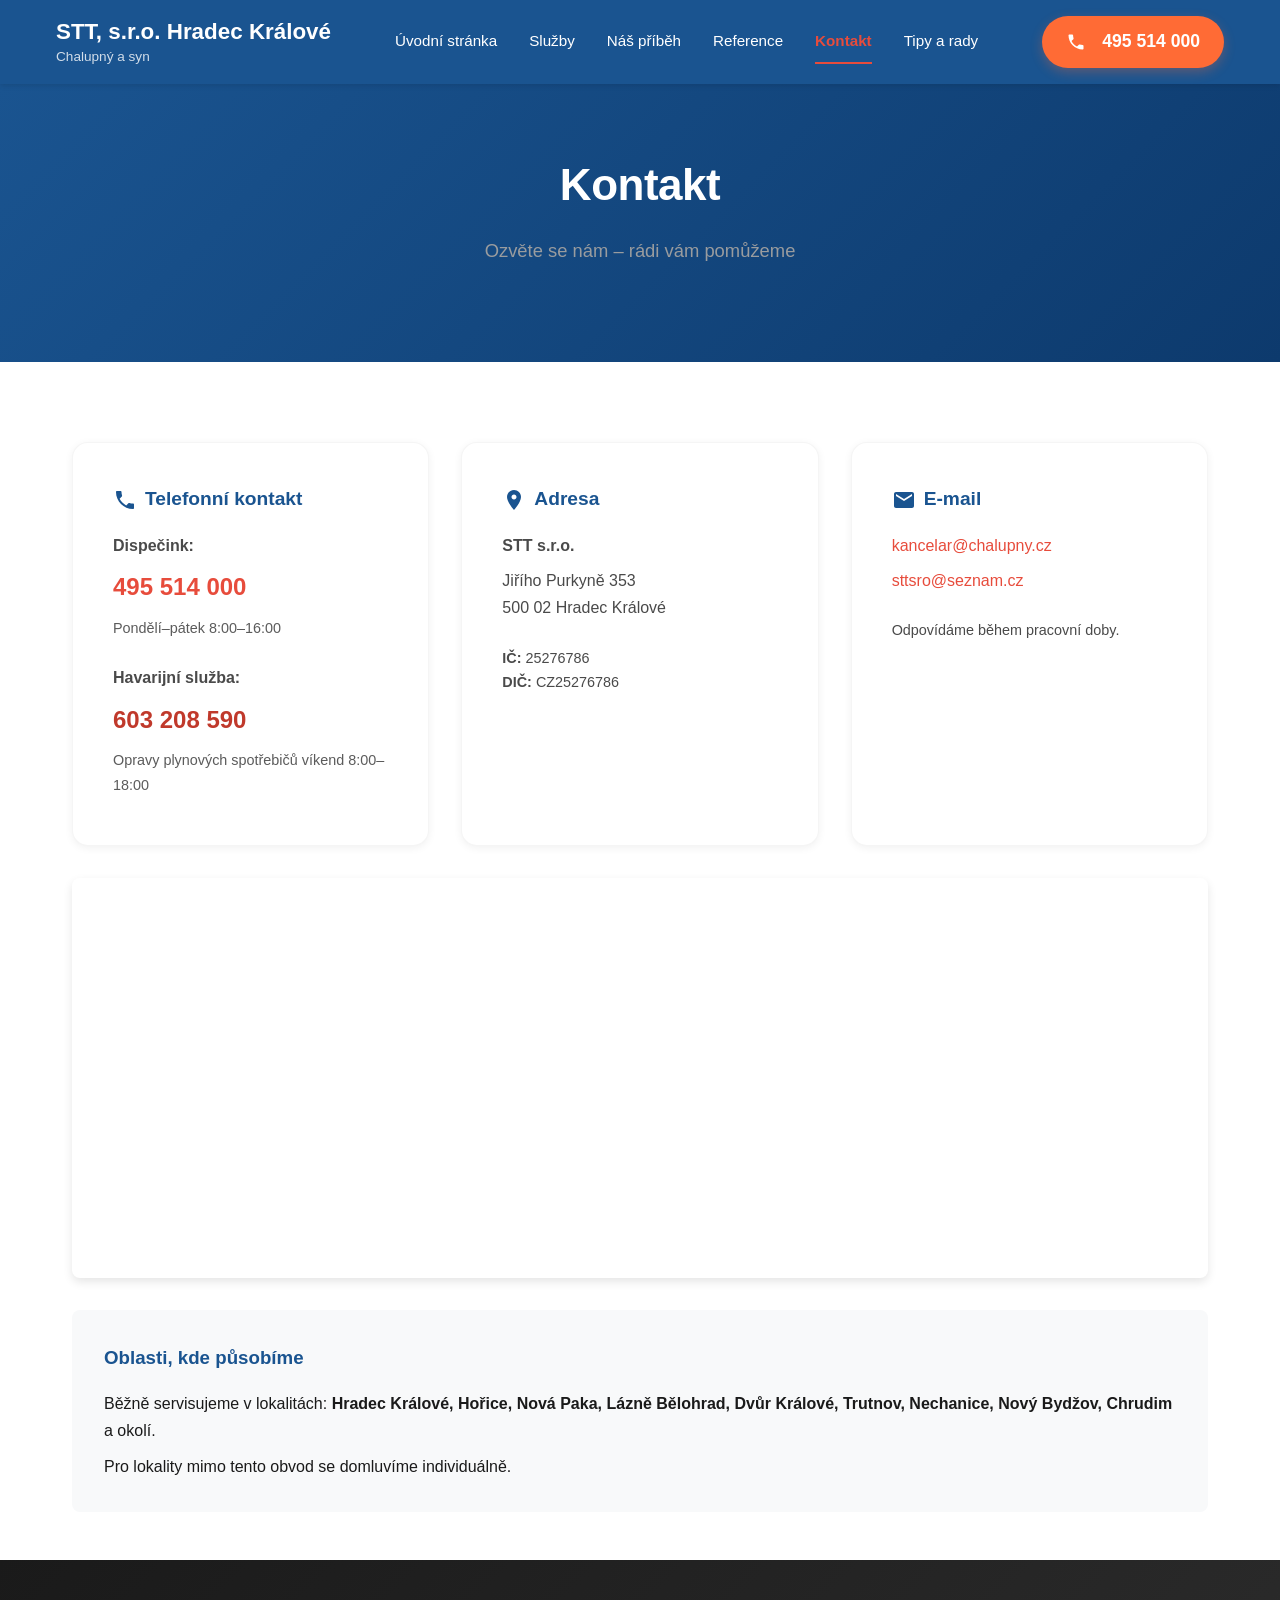
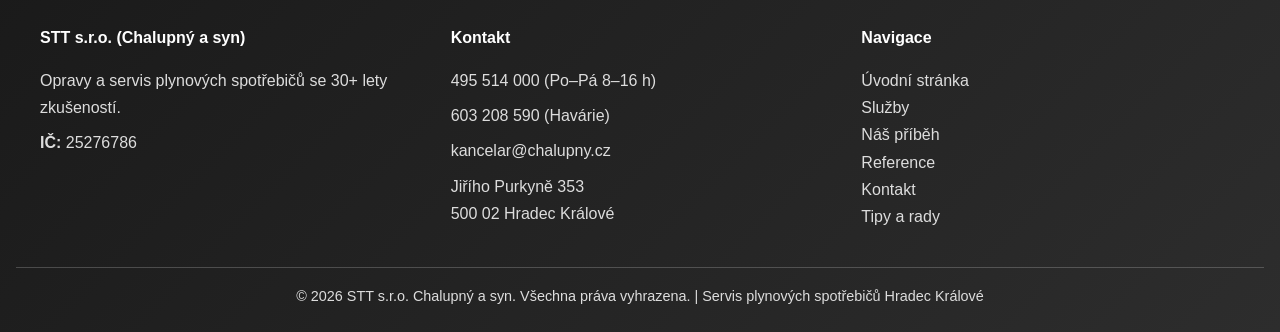
==== kontakt.html @ 9f23def4 "základ webového návrhu" ====
<!DOCTYPE html>
<html lang="cs">
<head>
    <meta charset="UTF-8">
    <meta name="viewport" content="width=device-width, initial-scale=1.0">
    <title>Kontakt - STT s.r.o. Chalupný a syn</title>
    <meta name="description" content="Kontaktní údaje STT s.r.o. - telefon, adresa, mapa. Dispečink 495 514 000, havarijní služba 603 208 590.">
    <link rel="stylesheet" href="styles.css">
</head>
<body>
    <!-- Navigation -->
    <header>
        <div class="header-container">
            <a href="index.html" class="logo">
                <span class="logo-main">STT, s.r.o. Hradec Králové</span>
                <span class="logo-sub">Chalupný a syn</span>
            </a>
            <div class="header-phone">
                <a href="tel:+420495514000">
                    <span class="header-phone-icon">
                        <svg viewBox="0 0 24 24" xmlns="http://www.w3.org/2000/svg">
                            <path d="M6.62 10.79c1.44 2.83 3.76 5.14 6.59 6.59l2.2-2.2c.27-.27.67-.36 1.02-.24 1.12.37 2.33.57 3.57.57.55 0 1 .45 1 1V20c0 .55-.45 1-1 1-9.39 0-17-7.61-17-17 0-.55.45-1 1-1h3.5c.55 0 1 .45 1 1 0 1.25.2 2.45.57 3.57.11.35.03.74-.25 1.02l-2.2 2.2z"/>
                        </svg>
                    </span>
                    <span>495 514 000</span>
                </a>
            </div>
            <button class="menu-toggle" id="menuToggle" aria-label="Menu">☰</button>
            <nav id="mainNav">
                <div class="header-phone-mobile">
                    <a href="tel:+420495514000">
                        <span class="header-phone-icon">
                        <svg viewBox="0 0 24 24" xmlns="http://www.w3.org/2000/svg">
                            <path d="M6.62 10.79c1.44 2.83 3.76 5.14 6.59 6.59l2.2-2.2c.27-.27.67-.36 1.02-.24 1.12.37 2.33.57 3.57.57.55 0 1 .45 1 1V20c0 .55-.45 1-1 1-9.39 0-17-7.61-17-17 0-.55.45-1 1-1h3.5c.55 0 1 .45 1 1 0 1.25.2 2.45.57 3.57.11.35.03.74-.25 1.02l-2.2 2.2z"/>
                        </svg>
                    </span>
                        <span>495 514 000</span>
                    </a>
                </div>
                <ul>
                    <li><a href="index.html">Úvodní stránka</a></li>
                    <li><a href="sluzby.html">Služby</a></li>
                    <li><a href="pribeh.html">Náš příběh</a></li>
                    <li><a href="reference.html">Reference</a></li>
                    <li><a href="kontakt.html" class="active">Kontakt</a></li>
                    <li><a href="tipy.html">Tipy a rady</a></li>
                </ul>
            </nav>
        </div>
    </header>

    <!-- Page Header -->
    <section class="page-header">
        <div class="container">
            <h1 class="fade-in-up">Kontakt</h1>
            <p class="subtitle fade-in-up">Ozvěte se nám – rádi vám pomůžeme</p>
        </div>
    </section>

    <!-- Contact Content -->
    <section class="container">
        <div class="contact-info">
            <div class="contact-card fade-in-up">
                <h4>
                    <span class="contact-icon">
                        <svg viewBox="0 0 24 24" xmlns="http://www.w3.org/2000/svg">
                            <path d="M6.62 10.79c1.44 2.83 3.76 5.14 6.59 6.59l2.2-2.2c.27-.27.67-.36 1.02-.24 1.12.37 2.33.57 3.57.57.55 0 1 .45 1 1V20c0 .55-.45 1-1 1-9.39 0-17-7.61-17-17 0-.55.45-1 1-1h3.5c.55 0 1 .45 1 1 0 1.25.2 2.45.57 3.57.11.35.03.74-.25 1.02l-2.2 2.2z" fill="currentColor"/>
                        </svg>
                    </span>
                    Telefonní kontakt
                </h4>
                <p><strong>Dispečink:</strong></p>
                <p><a href="tel:+420495514000" class="phone-link">495 514 000</a></p>
                <p class="contact-hours">Pondělí–pátek 8:00–16:00</p>
                <p style="margin-top: 1.5rem;"><strong>Havarijní služba:</strong></p>
                <p><a href="tel:+420603208590" class="phone-link emergency">603 208 590</a></p>
                <p class="contact-hours">Opravy plynových spotřebičů víkend 8:00–18:00</p>
            </div>

            <div class="contact-card fade-in-up">
                <h4>
                    <span class="contact-icon">
                        <svg viewBox="0 0 24 24" xmlns="http://www.w3.org/2000/svg">
                            <path d="M12 2C8.13 2 5 5.13 5 9c0 5.25 7 13 7 13s7-7.75 7-13c0-3.87-3.13-7-7-7zm0 9.5c-1.38 0-2.5-1.12-2.5-2.5s1.12-2.5 2.5-2.5 2.5 1.12 2.5 2.5-1.12 2.5-2.5 2.5z" fill="currentColor"/>
                        </svg>
                    </span>
                    Adresa
                </h4>
                <p><strong>STT s.r.o.</strong></p>
                <p>Jiřího Purkyně 353<br>500 02 Hradec Králové</p>
                <p style="margin-top: 1.5rem; font-size: 0.9rem;"><strong>IČ:</strong> 25276786<br><strong>DIČ:</strong> CZ25276786</p>
            </div>

            <div class="contact-card fade-in-up">
                <h4>
                    <span class="contact-icon">
                        <svg viewBox="0 0 24 24" xmlns="http://www.w3.org/2000/svg">
                            <path d="M20 4H4c-1.1 0-1.99.9-1.99 2L2 18c0 1.1.9 2 2 2h16c1.1 0 2-.9 2-2V6c0-1.1-.9-2-2-2zm0 4l-8 5-8-5V6l8 5 8-5v2z" fill="currentColor"/>
                        </svg>
                    </span>
                    E-mail
                </h4>
                <p><a href="mailto:kancelar@chalupny.cz" class="link-accent">kancelar@chalupny.cz</a></p>
                <p><a href="mailto:sttsro@seznam.cz" class="link-accent">sttsro@seznam.cz</a></p>
                <p style="margin-top: 1.5rem; font-size: 0.9rem;">Odpovídáme během pracovní doby.</p>
            </div>
        </div>

        <div class="map-container">
            <iframe 
                src="https://www.google.com/maps/embed?pb=!1m18!1m12!1m3!1d2564.8392887891976!2d15.813779315722456!3d50.20671457932015!2m3!1f0!2f0!3f0!3m2!1i1024!2i768!4f13.1!3m3!1m2!1s0x470c5a9c9c9c9c9d%3A0x9c9c9c9c9c9c9c9c!2sJi%C5%99%C3%ADho%20Purky%C5%88%C4%9B%20353%2C%20500%2002%20Hradec%20Kr%C3%A1lov%C3%A9!5e0!3m2!1scs!2scz!4v1700000000000!5m2!1scs!2scz" 
                width="100%" 
                height="400" 
                style="border:0;" 
                allowfullscreen="" 
                loading="lazy" 
                referrerpolicy="no-referrer-when-downgrade"
                title="Mapa - STT s.r.o., Jiřího Purkyně 353, Hradec Králové">
            </iframe>
        </div>

        <div class="service-area">
            <h3>Oblasti, kde působíme</h3>
            <p>Běžně servisujeme v lokalitách: <strong>Hradec Králové, Hořice, Nová Paka, Lázně Bělohrad, Dvůr Králové, Trutnov, Nechanice, Nový Bydžov, Chrudim</strong> a okolí.</p>
            <p style="margin-top: 0.5rem;">Pro lokality mimo tento obvod se domluvíme individuálně.</p>
        </div>
    </section>

    <!-- Footer -->
    <footer>
        <div class="footer-content">
            <div class="footer-section">
                <h4>STT s.r.o. (Chalupný a syn)</h4>
                <p>Opravy a servis plynových spotřebičů se 30+ lety zkušeností.</p>
                <p><strong>IČ:</strong> 25276786</p>
            </div>
            <div class="footer-section">
                <h4>Kontakt</h4>
                <p><a href="tel:+420495514000">495 514 000</a> (Po–Pá 8–16 h)</p>
                <p><a href="tel:+420603208590">603 208 590</a> (Havárie)</p>
                <p><a href="mailto:kancelar@chalupny.cz">kancelar@chalupny.cz</a></p>
                <p>Jiřího Purkyně 353<br>500 02 Hradec Králové</p>
            </div>
            <div class="footer-section">
                <h4>Navigace</h4>
                <ul>
                    <li><a href="index.html">Úvodní stránka</a></li>
                    <li><a href="sluzby.html">Služby</a></li>
                    <li><a href="pribeh.html">Náš příběh</a></li>
                    <li><a href="reference.html">Reference</a></li>
                    <li><a href="kontakt.html">Kontakt</a></li>
                    <li><a href="tipy.html">Tipy a rady</a></li>
                </ul>
            </div>
        </div>
        <div class="footer-bottom">
            <p>&copy; 2026 STT s.r.o. Chalupný a syn. Všechna práva vyhrazena. | Servis plynových spotřebičů Hradec Králové</p>
        </div>
    </footer>

    <script src="script.js"></script>
</body>
</html>
---- styles.css ----
* {
    margin: 0;
    padding: 0;
    box-sizing: border-box;
}

/* Scroll Animations */
.fade-in-up {
    opacity: 0;
    transform: translateY(30px);
    transition: opacity 0.6s ease-out, transform 0.6s ease-out;
}

.fade-in-up.visible {
    opacity: 1;
    transform: translateY(0);
}

.fade-in {
    opacity: 0;
    transition: opacity 0.8s ease-out;
}

.fade-in.visible {
    opacity: 1;
}

.slide-in-left {
    opacity: 0;
    transform: translateX(-30px);
    transition: opacity 0.6s ease-out, transform 0.6s ease-out;
}

.slide-in-left.visible {
    opacity: 1;
    transform: translateX(0);
}

.slide-in-right {
    opacity: 0;
    transform: translateX(30px);
    transition: opacity 0.6s ease-out, transform 0.6s ease-out;
}

.slide-in-right.visible {
    opacity: 1;
    transform: translateX(0);
}

:root {
    --primary-color: #1a5490;
    --accent-color: #e74c3c;
    --phone-color: #ff6b35;
    --light-gray: #f8f9fa;
    --dark-gray: #1a1a1a;
    --border-color: #e0e0e0;
    --success-color: #27ae60;
    --text-color: #4a4a4a;
    --shadow-sm: 0 2px 8px rgba(0, 0, 0, 0.06);
    --shadow-md: 0 4px 16px rgba(0, 0, 0, 0.1);
    --shadow-lg: 0 8px 32px rgba(0, 0, 0, 0.12);
}

body {
    font-family: -apple-system, BlinkMacSystemFont, 'Segoe UI', 'Roboto', 'Oxygen', 'Ubuntu', 'Cantarell', 'Fira Sans', 'Droid Sans', 'Helvetica Neue', sans-serif;
    line-height: 1.7;
    color: var(--dark-gray);
    background-color: #fff;
    -webkit-font-smoothing: antialiased;
    -moz-osx-font-smoothing: grayscale;
}

/* Header & Navigation */
header {
    background-color: var(--primary-color);
    color: white;
    padding: 1rem 0;
    position: sticky;
    top: 0;
    z-index: 1000;
    box-shadow: 0 2px 5px rgba(0,0,0,0.1);
}

.header-container {
    max-width: 1200px;
    margin: 0 auto;
    padding: 0 1rem;
    display: flex;
    justify-content: space-between;
    align-items: center;
    gap: 1rem;
    flex-wrap: wrap;
}

.logo {
    order: 1;
    text-decoration: none;
    color: white;
    display: flex;
    flex-direction: column;
    line-height: 1.2;
}

.logo-main {
    font-size: 1.4rem;
    font-weight: bold;
    color: white;
}

.logo-sub {
    font-size: 0.85rem;
    font-weight: 400;
    color: rgba(255, 255, 255, 0.8);
    margin-top: 0.2rem;
}

nav {
    order: 2;
    flex: 1;
    display: flex;
    justify-content: center;
}

.header-phone {
    display: flex;
    align-items: center;
    gap: 0.5rem;
    margin-left: auto;
    margin-right: 0;
    order: 3;
}

.header-phone a {
    color: white;
    text-decoration: none;
    font-size: 1.1rem;
    font-weight: bold;
    display: flex;
    align-items: center;
    gap: 0.5rem;
    padding: 0.7rem 1.5rem;
    background-color: var(--phone-color);
    border-radius: 30px;
    transition: all 0.3s;
    white-space: nowrap;
    box-shadow: 0 4px 12px rgba(255, 107, 53, 0.3);
}

.header-phone a:hover {
    background-color: #ff5722;
    transform: translateY(-2px);
    box-shadow: 0 6px 16px rgba(255, 107, 53, 0.4);
}

.header-phone-icon {
    display: inline-block;
    width: 20px;
    height: 20px;
    margin-right: 8px;
    vertical-align: middle;
}

.header-phone-icon svg {
    width: 100%;
    height: 100%;
    fill: white;
}


nav ul {
    list-style: none;
    display: flex;
    gap: 2rem;
    flex-wrap: wrap;
}

nav a {
    color: white;
    text-decoration: none;
    transition: color 0.3s;
    font-size: 0.95rem;
    padding: 0.5rem 0;
    border-bottom: 2px solid transparent;
    display: inline-block;
}

nav a:hover {
    color: var(--accent-color);
    border-bottom: 2px solid var(--accent-color);
}

nav a.active {
    color: var(--accent-color);
    border-bottom: 2px solid var(--accent-color);
    font-weight: bold;
}

/* Mobile Menu */
.menu-toggle {
    display: none;
    background: none;
    border: none;
    color: white;
    font-size: 1.5rem;
    cursor: pointer;
    padding: 0.5rem;
}

.header-phone-mobile {
    display: none;
}

/* Hero Section */
.hero {
    background: linear-gradient(135deg, var(--primary-color) 0%, #0d3a6d 100%);
    color: white;
    padding: 6rem 1rem;
    text-align: center;
    min-height: 600px;
    display: flex;
    align-items: center;
    justify-content: center;
    position: relative;
    overflow: hidden;
}

.hero::before {
    content: '';
    position: absolute;
    top: 0;
    left: 0;
    right: 0;
    bottom: 0;
    background: radial-gradient(circle at 30% 50%, rgba(255, 255, 255, 0.1) 0%, transparent 50%);
    pointer-events: none;
}

.hero::after {
    content: '';
    position: absolute;
    top: -50%;
    right: -10%;
    width: 500px;
    height: 500px;
    background: radial-gradient(circle, rgba(255, 255, 255, 0.05) 0%, transparent 70%);
    border-radius: 50%;
    pointer-events: none;
}

.hero-content {
    max-width: 1200px;
    margin: 0 auto;
    position: relative;
    z-index: 1;
    animation: fadeInUp 0.8s ease-out;
}

@keyframes fadeInUp {
    from {
        opacity: 0;
        transform: translateY(30px);
    }
    to {
        opacity: 1;
        transform: translateY(0);
    }
}

.hero h1 {
    font-size: 3rem;
    margin-bottom: 1.5rem;
    font-weight: 700;
    line-height: 1.2;
    text-shadow: 0 2px 10px rgba(0, 0, 0, 0.2);
    letter-spacing: -0.5px;
}

.hero p {
    font-size: 1.3rem;
    margin-bottom: 3rem;
    max-width: 700px;
    margin-left: auto;
    margin-right: auto;
    line-height: 1.6;
    opacity: 0.95;
}

.quick-contact {
    background-color: transparent;
    padding: 0;
    margin-top: 3rem;
    display: flex;
    flex-direction: column;
    align-items: center;
    gap: 1rem;
    animation: fadeInUp 1s ease-out 0.2s both;
}

.quick-contact-title {
    margin-bottom: 0.75rem;
    font-size: 1.5rem;
    font-weight: 600;
    letter-spacing: 1px;
}

.phone-number {
    font-size: 1.8rem;
    font-weight: bold;
    color: white;
    text-decoration: none;
    display: inline-flex;
    align-items: center;
    justify-content: center;
    gap: 1rem;
    padding: 1.2rem 2.5rem;
    background-color: var(--phone-color);
    border-radius: 30px;
    box-shadow: 0 8px 25px rgba(255, 107, 53, 0.4);
    transition: all 0.3s ease;
    transform: translateY(0);
}

.phone-number:hover {
    transform: translateY(-3px);
    box-shadow: 0 12px 35px rgba(255, 107, 53, 0.5);
}

.phone-number .header-phone-icon {
    width: 32px;
    height: 32px;
    margin-right: 0;
    flex-shrink: 0;
}

.phone-number:hover {
    background-color: #ff5722;
    transform: translateY(-2px);
    box-shadow: 0 6px 16px rgba(255, 107, 53, 0.4);
}

.contact-hours {
    margin-top: 0.5rem;
    font-size: 0.9rem;
    opacity: 0.7;
    font-weight: 300;
}

.contact-hours {
    margin-top: 0.5rem;
    font-size: 0.9rem;
    opacity: 0.9;
}

/* Page Header */
.page-header {
    background: linear-gradient(135deg, var(--primary-color) 0%, #0d3a6d 100%);
    color: white;
    padding: 1rem 1rem;
    text-align: center;
}

.page-header h1 {
    font-size: 2.75rem;
    margin-bottom: 0.75rem;
    font-weight: 800;
    letter-spacing: -0.5px;
    position: relative;
    z-index: 1;
}

.page-header .subtitle {
    font-size: 1.15rem;
    opacity: 0.95;
    position: relative;
    z-index: 1;
}

/* Main Content */
.container {
    max-width: 1200px;
    margin: 0 auto;
    padding: 3rem 2rem;
}

@media (max-width: 768px) {
    .container {
        padding: 2rem 1.5rem;
    }
}

section h2 {
    font-size: 2rem;
    margin-bottom: 0.5rem;
    color: var(--primary-color);
}

.subtitle {
    font-size: 0.95rem;
    color: #a1a1a1;
    margin-bottom: 2rem;
}

/* Grid Layouts */
.grid {
    display: grid;
    gap: 2rem;
    grid-template-columns: repeat(auto-fit, minmax(300px, 1fr));
    margin-top: 2rem;
}

.grid-4 {
    grid-template-columns: repeat(4, 1fr);
}

@media (max-width: 1024px) {
    .grid-4 {
        grid-template-columns: repeat(2, 1fr);
    }
}

@media (max-width: 768px) {
    .grid-4 {
        grid-template-columns: 1fr;
    }
}

/* Story Timeline */
.story-timeline {
    display: flex;
    flex-direction: column;
    gap: 0;
    margin-top: 2rem;
}

.timeline-arrow {
    width: 0;
    height: 0;
    border-left: 12px solid transparent;
    border-right: 12px solid transparent;
    border-top: 20px solid var(--primary-color);
    margin: 1rem auto;
}

@media (min-width: 768px) {
    .story-timeline {
        flex-direction: row;
        flex-wrap: wrap;
        align-items: center;
        justify-content: space-between;
    }

    .story-timeline .card {
        flex: 0 1 calc(48% - 1rem);
    }

    .timeline-arrow {
        border-left: 20px solid var(--primary-color);
        border-right: 0;
        border-top: 12px solid transparent;
        border-bottom: 12px solid transparent;
        margin: 0 0.5rem;
        flex: 0 0 auto;
    }
}

@media (min-width: 1024px) {
    .story-timeline {
        flex-direction: column;
    }

    .story-timeline .card {
        flex: 1 1 100%;
        max-width: 100%;
    }

    .timeline-arrow {
        border-left: 12px solid transparent;
        border-right: 12px solid transparent;
        border-top: 20px solid var(--primary-color);
        border-bottom: 0;
        margin: 1rem auto;
    }
}

.card {
    background-color: white;
    padding: 2.5rem;
    border-radius: 16px;
    box-shadow: var(--shadow-sm);
    transition: all 0.4s cubic-bezier(0.4, 0, 0.2, 1);
    border: 1px solid rgba(0,0,0,0.04);
}

.card:hover {
    transform: translateY(-8px);
    box-shadow: var(--shadow-lg);
    border-color: rgba(26, 84, 144, 0.1);
}

.service-icon {
    width: 48px;
    height: 48px;
    margin-bottom: 1rem;
    color: var(--primary-color);
}

.service-icon svg {
    width: 100%;
    height: 100%;
}

.card h3 {
    color: var(--primary-color);
    margin-bottom: 1.25rem;
    font-size: 1.35rem;
    font-weight: 700;
    letter-spacing: -0.3px;
}

.card p {
    color: var(--text-color);
    line-height: 1.8;
    font-size: 1rem;
}

/* About Section */
.about-intro {
    background-color: white;
    padding: 2.5rem;
    border-radius: 16px;
    margin-bottom: 2rem;
    box-shadow: var(--shadow-sm);
    border: 1px solid rgba(0,0,0,0.04);
    transition: all 0.4s cubic-bezier(0.4, 0, 0.2, 1);
}

.about-intro:hover {
    box-shadow: var(--shadow-md);
    transform: translateY(-2px);
}

.about-intro h3 {
    color: var(--primary-color);
    margin-bottom: 1rem;
    font-size: 1.4rem;
}

.about-intro p {
    color: var(--text-color);
    line-height: 1.8;
}

/* Contact Section */
.contact-info {
    display: grid;
    grid-template-columns: repeat(auto-fit, minmax(250px, 1fr));
    gap: 2rem;
    margin-top: 2rem;
}

.contact-card {
    background-color: white;
    padding: 2.5rem;
    border-radius: 16px;
    box-shadow: var(--shadow-sm);
    border: 1px solid rgba(0,0,0,0.04);
    transition: all 0.4s cubic-bezier(0.4, 0, 0.2, 1);
}

.contact-card:hover {
    transform: translateY(-4px);
    box-shadow: var(--shadow-md);
    border-color: rgba(26, 84, 144, 0.1);
}

.contact-icon {
    display: inline-block;
    width: 24px;
    height: 24px;
    margin-right: 0.5rem;
    vertical-align: middle;
    color: var(--primary-color);
}

.contact-icon svg {
    width: 100%;
    height: 100%;
}

.contact-card h4 {
    color: var(--primary-color);
    margin-bottom: 1rem;
    font-size: 1.2rem;
    display: flex;
    align-items: center;
}

.contact-card p {
    margin-bottom: 0.5rem;
    color: var(--text-color);
}

.phone-link {
    color: var(--accent-color);
    text-decoration: none;
    font-size: 1.5rem;
    font-weight: bold;
    display: block;
    margin: 0.5rem 0;
    transition: transform 0.2s;
}

.phone-link:hover {
    transform: scale(1.05);
}

.phone-link.emergency {
    color: #c0392b;
}

/* Map */
.map-container {
    margin-top: 2rem;
    border-radius: 8px;
    overflow: hidden;
    height: 400px;
    box-shadow: 0 4px 10px rgba(0,0,0,0.1);
}

.map-container iframe {
    width: 100%;
    height: 100%;
    border: none;
}

.service-area {
    margin-top: 2rem;
    padding: 2rem;
    background-color: var(--light-gray);
    border-radius: 8px;
}

.service-area h3 {
    color: var(--primary-color);
    margin-bottom: 1rem;
}

/* Tips Section */
.tips-grid {
    display: grid;
    gap: 1.5rem;
    margin-top: 2rem;
    grid-template-columns: repeat(auto-fit, minmax(300px, 1fr));
}

.tip-item {
    background-color: var(--light-gray);
    padding: 1.5rem;
    border-radius: 8px;
    border-top: 3px solid var(--accent-color);
}

.tip-item h4 {
    color: var(--primary-color);
    margin-bottom: 0.8rem;
    font-size: 1.1rem;
}

.tip-item p {
    color: var(--text-color);
    line-height: 1.7;
}

/* References */
.reference-item {
    background-color: var(--light-gray);
    padding: 2rem;
    border-radius: 8px;
    margin-bottom: 1.5rem;
    border-left: 4px solid var(--primary-color);
}

.reference-item h4 {
    color: var(--primary-color);
    margin-bottom: 0.5rem;
    font-size: 1.3rem;
}

.reference-item .date {
    font-size: 0.85rem;
    color: #999;
    margin-bottom: 0.8rem;
    font-weight: 600;
}

.reference-item p {
    color: var(--text-color);
    line-height: 1.7;
}

.reference-image-placeholder {
    margin-top: 1rem;
    padding: 2rem;
    background-color: white;
    border-radius: 4px;
    text-align: center;
    color: #999;
    border: 2px dashed var(--border-color);
}

/* CTA Section */
.cta-section {
    background: linear-gradient(135deg, var(--primary-color) 0%, #0d3a6d 100%);
    color: white;
    padding: 3rem 1rem;
    text-align: center;
    margin-top: 3rem;
}

.cta-section h2 {
    color: white;
    margin-bottom: 1rem;
}

.cta-section p {
    color: rgba(255,255,255,0.9);
    margin-bottom: 1.5rem;
}

.cta-button {
    background-color: var(--accent-color);
    color: white;
    padding: 1rem 2.5rem;
    font-size: 1.1rem;
    border: none;
    border-radius: 5px;
    cursor: pointer;
    transition: background-color 0.3s, transform 0.2s;
    text-decoration: none;
    display: inline-block;
    font-weight: bold;
}

.cta-button:hover {
    background-color: #c0392b;
    transform: translateY(-2px);
    box-shadow: 0 4px 12px rgba(231, 76, 60, 0.3);
}

/* Footer */
footer {
    background: linear-gradient(135deg, #1a1a1a 0%, #2d2d2d 100%);
    color: white;
    padding: 4rem 1rem 1.5rem;
    margin-top: 5rem;
    margin-top: 0;
}

.footer-content {
    max-width: 1200px;
    margin: 0 auto;
    display: grid;
    grid-template-columns: repeat(auto-fit, minmax(250px, 1fr));
    gap: 2rem;
    margin-bottom: 2rem;
}

.footer-section h4 {
    margin-bottom: 1rem;
    color: white;
}

.footer-section ul {
    list-style: none;
}

.footer-section a {
    color: #ddd;
    text-decoration: none;
    transition: color 0.3s;
}

.footer-section a:hover {
    color: var(--accent-color);
}

.footer-section p {
    margin-bottom: 0.5rem;
    color: #ddd;
}

.footer-bottom {
    border-top: 1px solid rgba(255,255,255,0.2);
    padding-top: 1rem;
    text-align: center;
    font-size: 0.9rem;
    color: #ddd;
}

/* Utility Classes */
.link-accent {
    color: var(--accent-color);
    text-decoration: none;
    transition: color 0.3s;
}

.link-accent:hover {
    color: #c0392b;
    text-decoration: underline;
}

.badge {
    display: inline-block;
    background-color: var(--success-color);
    color: white;
    padding: 0.3rem 0.8rem;
    border-radius: 20px;
    font-size: 0.8rem;
    margin-right: 0.5rem;
    margin-bottom: 0.5rem;
}

.brands-list {
    margin-top: 1.5rem;
}

.divider {
    height: 2px;
    background: linear-gradient(90deg, transparent, var(--primary-color), transparent);
    margin: 2rem 0;
}

.empty-content {
    min-height: 60vh;
    background-color: transparent;
}

/* Preview Sections */
.preview-section {
    padding: 4rem 1rem;
    background-color: #fff;
}

.preview-section-alt {
    background-color: #fafafa;
}

.preview-section-last {
    padding-bottom: 4rem;
    margin-bottom: 0;
}

.preview-section-last .container {
    padding-bottom: 4rem;
}

.preview-section h2 {
    color: var(--primary-color);
    margin-bottom: 0.5rem;
    text-align: center;
}

.preview-subtitle {
    text-align: center;
    color: #666;
    font-size: 1rem;
    margin-bottom: 2rem;
}

.preview-grid {
    display: grid;
    grid-template-columns: repeat(auto-fit, minmax(250px, 1fr));
    gap: 1.5rem;
    margin-bottom: 2.5rem;
}

.preview-card {
    background-color: white;
    padding: 2rem;
    border-radius: 12px;
    box-shadow: 0 4px 12px rgba(0,0,0,0.08);
    transition: transform 0.3s, box-shadow 0.3s;
    border: 1px solid rgba(0,0,0,0.05);
}

.preview-card:hover {
    transform: translateY(-5px);
    box-shadow: 0 8px 20px rgba(0,0,0,0.12);
}

.preview-card .service-icon {
    width: 40px;
    height: 40px;
    margin-bottom: 1rem;
    color: var(--primary-color);
}

.preview-card .service-icon svg {
    width: 100%;
    height: 100%;
}

.preview-card h3 {
    color: var(--primary-color);
    font-size: 1.2rem;
    margin-bottom: 1rem;
    font-weight: 600;
}

.preview-card p {
    color: var(--text-color);
    font-size: 0.95rem;
    line-height: 1.7;
}

.preview-story-wrapper {
    max-width: 800px;
    margin: 0 auto 2.5rem;
    position: relative;
}

.preview-story {
    text-align: center;
    max-height: 180px;
    overflow: hidden;
    position: relative;
    mask-image: linear-gradient(to bottom, rgba(0,0,0,1) 0%, rgba(0,0,0,1) 50%, rgba(0,0,0,0.3) 75%, rgba(0,0,0,0) 100%);
    -webkit-mask-image: linear-gradient(to bottom, rgba(0,0,0,1) 0%, rgba(0,0,0,1) 50%, rgba(0,0,0,0.3) 75%, rgba(0,0,0,0) 100%);
}

.preview-story p {
    color: var(--text-color);
    font-size: 1rem;
    line-height: 1.8;
    margin-bottom: 1rem;
}

.preview-story p:last-child {
    margin-bottom: 0;
}

.preview-reviews {
    display: grid;
    grid-template-columns: repeat(auto-fit, minmax(280px, 1fr));
    gap: 1.5rem;
    margin-bottom: 2.5rem;
}

.review-card {
    background-color: white;
    padding: 2rem;
    border-radius: 16px;
    box-shadow: var(--shadow-sm);
    border: 1px solid rgba(0,0,0,0.04);
    transition: all 0.4s cubic-bezier(0.4, 0, 0.2, 1);
}

.review-card:hover {
    transform: translateY(-4px);
    box-shadow: var(--shadow-md);
}

.review-header {
    display: flex;
    flex-direction: column;
    margin-bottom: 1rem;
}

.review-stars {
    color: #ffc107;
    font-size: 1.2rem;
    margin-bottom: 0.5rem;
    letter-spacing: 2px;
}

.review-name {
    font-weight: 600;
    color: var(--primary-color);
    font-size: 0.95rem;
}

.review-text {
    color: var(--text-color);
    font-size: 0.95rem;
    line-height: 1.7;
    font-style: italic;
    margin: 0;
}

.preview-button-wrapper {
    text-align: center;
}

.preview-button {
    display: inline-block;
    padding: 1.1rem 2.5rem;
    background-color: var(--primary-color);
    color: white;
    text-decoration: none;
    border-radius: 12px;
    font-weight: 600;
    font-size: 1rem;
    transition: all 0.3s cubic-bezier(0.4, 0, 0.2, 1);
    box-shadow: 0 4px 12px rgba(26, 84, 144, 0.3);
}

.preview-button:hover {
    background-color: #144a7a;
    transform: translateY(-2px);
    box-shadow: 0 6px 20px rgba(26, 84, 144, 0.4);
}

/* Responsive */
@media (max-width: 1024px) {
    .header-phone a {
        font-size: 1rem;
        padding: 0.6rem 1.2rem;
    }
    
    nav {
        order: 2;
    }
}

@media (max-width: 768px) {
    .header-container {
        justify-content: space-between;
    }

    nav ul {
        gap: 1rem;
    }

    nav a {
        font-size: 0.85rem;
    }

    .menu-toggle {
        display: block;
    }

    nav {
        display: none;
        position: absolute;
        top: 100%;
        left: 0;
        right: 0;
        background-color: var(--primary-color);
        padding: 1rem;
        border-bottom: 2px solid var(--accent-color);
        box-shadow: 0 4px 6px rgba(0,0,0,0.1);
    }

    nav.active {
        display: block;
    }

    nav ul {
        flex-direction: column;
        gap: 1rem;
    }

    .header-phone {
        display: none;
    }

    .header-phone-mobile {
        display: block;
        text-align: center;
        padding: 1rem;
        background-color: rgba(255, 255, 255, 0.1);
        border-top: 1px solid rgba(255, 255, 255, 0.2);
        margin-bottom: 0.5rem;
    }

    .header-phone-mobile a {
        color: white;
        text-decoration: none;
        font-size: 1.2rem;
        font-weight: bold;
        display: inline-flex;
        align-items: center;
        gap: 0.5rem;
        padding: 0.7rem 1.5rem;
        background-color: var(--phone-color);
        border-radius: 30px;
        transition: all 0.3s;
        box-shadow: 0 4px 12px rgba(255, 107, 53, 0.3);
    }

    .header-phone-mobile .header-phone-icon {
        width: 18px;
        height: 18px;
        margin-right: 6px;
    }

    .header-phone-mobile a:hover {
        background-color: #ff5722;
        transform: translateY(-2px);
        box-shadow: 0 6px 16px rgba(255, 107, 53, 0.4);
    }

    .hero h1 {
        font-size: 1.8rem;
    }

    .hero p {
        font-size: 1rem;
    }

    .page-header h1 {
        font-size: 1.8rem;
    }

    section {
        padding: 2rem 0;
    }

    .container {
        padding: 2rem 1rem;
    }

    section h2 {
        font-size: 1.6rem;
    }

    .map-container {
        height: 300px;
    }

    .grid {
        grid-template-columns: 1fr;
    }

    .tips-grid {
        grid-template-columns: 1fr;
    }

    .contact-info {
        grid-template-columns: 1fr;
    }

    .preview-section {
        padding: 3rem 1rem;
    }

    .preview-grid {
        grid-template-columns: 1fr;
    }

    .preview-button {
        padding: 0.8rem 2rem;
        font-size: 0.95rem;
    }

    .preview-story {
        max-height: 160px;
    }
}

@media (max-width: 480px) {
    .hero {
        padding: 2rem 1rem;
        min-height: 400px;
    }

    .hero h1 {
        font-size: 1.5rem;
    }

    .phone-number {
        font-size: 1.4rem;
    }

    .quick-contact {
        padding: 1.5rem;
    }
}
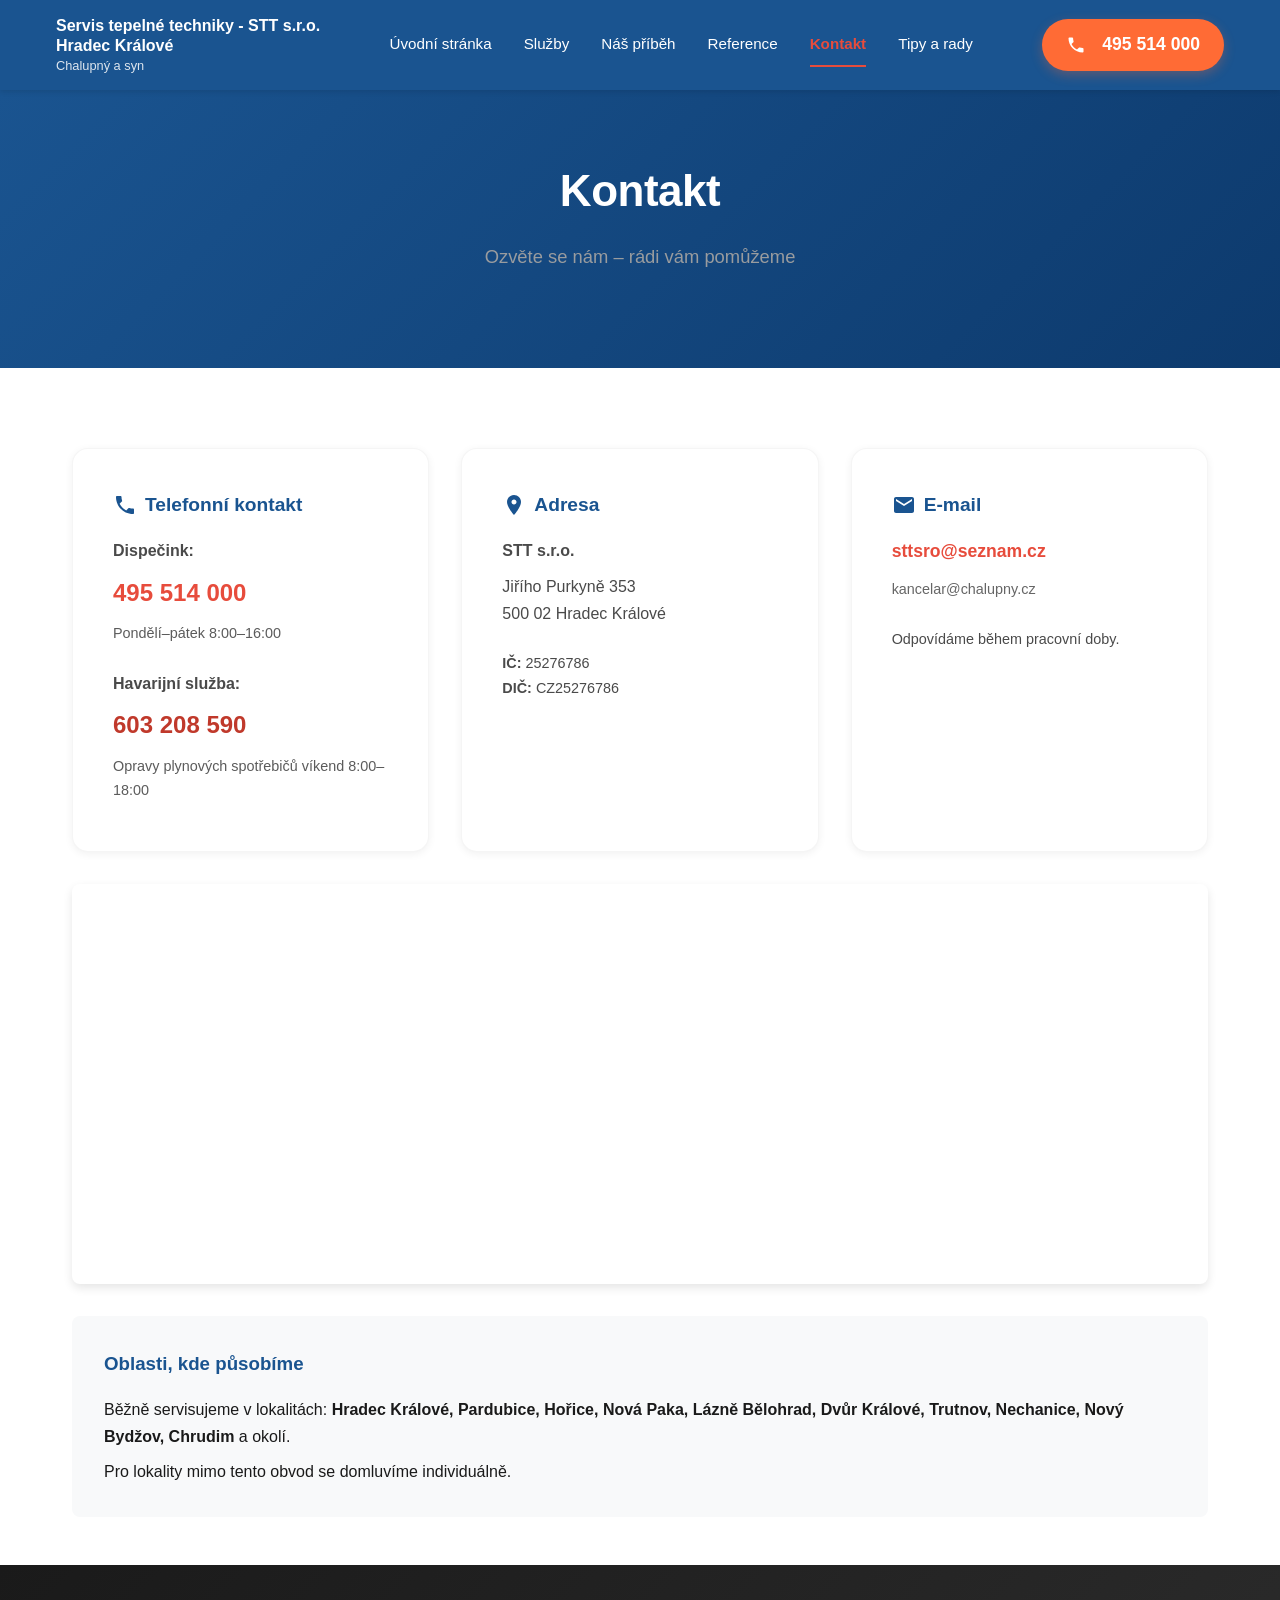
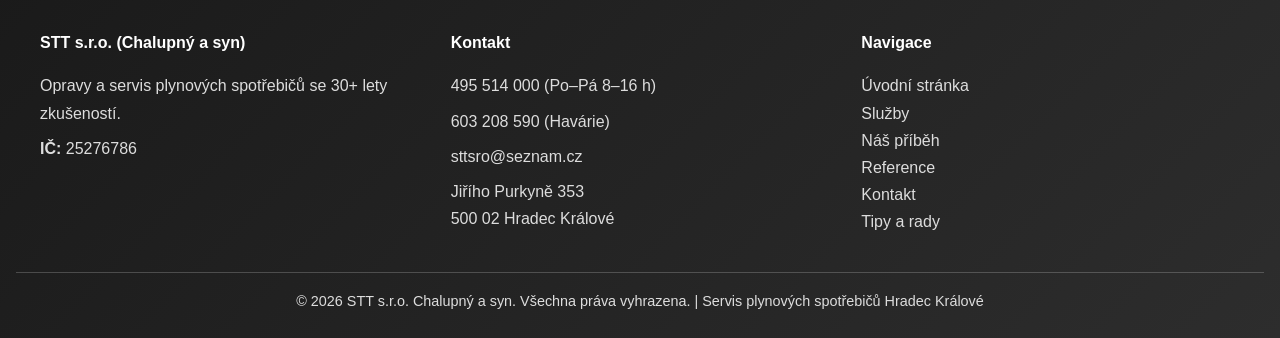
==== commit c3b89fc8: "změna názvu firmy v nav, úvodní text na viessmann a bosch, nová služba "Montáž komínových systémů pr" ====
--- a/kontakt.html
+++ b/kontakt.html
@@ -12,7 +12,7 @@
     <header>
         <div class="header-container">
             <a href="index.html" class="logo">
-                <span class="logo-main">STT, s.r.o. Hradec Králové</span>
+                <span class="logo-main">Servis tepelné techniky - STT s.r.o.<br>Hradec Králové</span>
                 <span class="logo-sub">Chalupný a syn</span>
             </a>
             <div class="header-phone">
@@ -100,8 +100,8 @@
                     </span>
                     E-mail
                 </h4>
-                <p><a href="mailto:kancelar@chalupny.cz" class="link-accent">kancelar@chalupny.cz</a></p>
-                <p><a href="mailto:sttsro@seznam.cz" class="link-accent">sttsro@seznam.cz</a></p>
+                <p><a href="mailto:sttsro@seznam.cz" class="link-accent email-primary">sttsro@seznam.cz</a></p>
+                <p><a href="mailto:kancelar@chalupny.cz" class="email-secondary">kancelar@chalupny.cz</a></p>
                 <p style="margin-top: 1.5rem; font-size: 0.9rem;">Odpovídáme během pracovní doby.</p>
             </div>
         </div>
@@ -121,7 +121,7 @@
 
         <div class="service-area">
             <h3>Oblasti, kde působíme</h3>
-            <p>Běžně servisujeme v lokalitách: <strong>Hradec Králové, Hořice, Nová Paka, Lázně Bělohrad, Dvůr Králové, Trutnov, Nechanice, Nový Bydžov, Chrudim</strong> a okolí.</p>
+            <p>Běžně servisujeme v lokalitách: <strong>Hradec Králové, Pardubice, Hořice, Nová Paka, Lázně Bělohrad, Dvůr Králové, Trutnov, Nechanice, Nový Bydžov, Chrudim</strong> a okolí.</p>
             <p style="margin-top: 0.5rem;">Pro lokality mimo tento obvod se domluvíme individuálně.</p>
         </div>
     </section>
@@ -138,7 +138,7 @@
                 <h4>Kontakt</h4>
                 <p><a href="tel:+420495514000">495 514 000</a> (Po–Pá 8–16 h)</p>
                 <p><a href="tel:+420603208590">603 208 590</a> (Havárie)</p>
-                <p><a href="mailto:kancelar@chalupny.cz">kancelar@chalupny.cz</a></p>
+                <p><a href="mailto:sttsro@seznam.cz">sttsro@seznam.cz</a></p>
                 <p>Jiřího Purkyně 353<br>500 02 Hradec Králové</p>
             </div>
             <div class="footer-section">
--- a/styles.css
+++ b/styles.css
@@ -99,19 +99,23 @@
     display: flex;
     flex-direction: column;
     line-height: 1.2;
+    max-width: 320px;
 }
 
 .logo-main {
-    font-size: 1.4rem;
+    font-size: 1rem;
     font-weight: bold;
     color: white;
+    line-height: 1.25;
+    display: block;
 }
 
 .logo-sub {
-    font-size: 0.85rem;
+    font-size: 0.8rem;
     font-weight: 400;
-    color: rgba(255, 255, 255, 0.8);
-    margin-top: 0.2rem;
+    color: rgba(255, 255, 255, 0.85);
+    margin-top: 0.15rem;
+    display: block;
 }
 
 nav {
@@ -213,6 +217,10 @@
 /* Hero Section */
 .hero {
     background: linear-gradient(135deg, var(--primary-color) 0%, #0d3a6d 100%);
+    background-image: url('images/sidlo.jpeg');
+    background-size: cover;
+    background-position: center;
+    background-repeat: no-repeat;
     color: white;
     padding: 6rem 1rem;
     text-align: center;
@@ -231,20 +239,21 @@
     left: 0;
     right: 0;
     bottom: 0;
-    background: radial-gradient(circle at 30% 50%, rgba(255, 255, 255, 0.1) 0%, transparent 50%);
+    background: linear-gradient(135deg, rgba(26, 84, 144, 0.85) 0%, rgba(13, 58, 109, 0.75) 100%);
     pointer-events: none;
+    z-index: 0;
 }
 
 .hero::after {
     content: '';
     position: absolute;
-    top: -50%;
-    right: -10%;
-    width: 500px;
-    height: 500px;
-    background: radial-gradient(circle, rgba(255, 255, 255, 0.05) 0%, transparent 70%);
-    border-radius: 50%;
+    top: 0;
+    left: 0;
+    right: 0;
+    bottom: 0;
+    background: radial-gradient(circle at 30% 50%, rgba(255, 255, 255, 0.08) 0%, transparent 60%);
     pointer-events: none;
+    z-index: 0;
 }
 
 .hero-content {
@@ -271,7 +280,7 @@
     margin-bottom: 1.5rem;
     font-weight: 700;
     line-height: 1.2;
-    text-shadow: 0 2px 10px rgba(0, 0, 0, 0.2);
+    text-shadow: 0 4px 20px rgba(0, 0, 0, 0.5), 0 2px 10px rgba(0, 0, 0, 0.3);
     letter-spacing: -0.5px;
 }
 
@@ -282,7 +291,8 @@
     margin-left: auto;
     margin-right: auto;
     line-height: 1.6;
-    opacity: 0.95;
+    opacity: 0.98;
+    text-shadow: 0 2px 10px rgba(0, 0, 0, 0.4);
 }
 
 .quick-contact {
@@ -351,6 +361,26 @@
     opacity: 0.9;
 }
 
+.quick-contact .contact-hours {
+    margin-bottom: 0;
+}
+
+.hero .contact-email {
+    margin: 0.15rem 0 0 0;
+    font-size: 1rem;
+}
+
+.hero .contact-email a {
+    color: #ec7063;
+    text-decoration: none;
+    font-weight: 700;
+}
+
+.hero .contact-email a:hover {
+    text-decoration: underline;
+    color: #c0392b;
+}
+
 /* Page Header */
 .page-header {
     background: linear-gradient(135deg, var(--primary-color) 0%, #0d3a6d 100%);
@@ -497,16 +527,56 @@
     border-color: rgba(26, 84, 144, 0.1);
 }
 
+.tips-content {
+    padding-top: 1rem;
+    padding-bottom: 18rem;
+}
+
+.tips-content .tips-grid {
+    margin-top: 2.5rem;
+    gap: 2.5rem;
+    max-width: 800px;
+    margin-left: auto;
+    margin-right: auto;
+}
+
+.tip-card {
+    border-left: 4px solid var(--primary-color);
+    box-shadow: var(--shadow-md);
+    padding: 2.5rem 3rem;
+}
+
+.tip-card p {
+    font-size: 1.2rem;
+    font-weight: 600;
+    line-height: 1.6;
+    margin: 0;
+    color: var(--text-color);
+}
+
 .service-icon {
     width: 48px;
     height: 48px;
     margin-bottom: 1rem;
     color: var(--primary-color);
+    position: relative;
+    display: flex;
+    align-items: center;
+    justify-content: center;
+    padding: 12px;
+    background: rgba(26, 84, 144, 0.15);
+    border-radius: 12px;
+    backdrop-filter: blur(10px);
+    -webkit-backdrop-filter: blur(10px);
+    border: 1px solid rgba(26, 84, 144, 0.2);
+    box-shadow: 0 4px 12px rgba(26, 84, 144, 0.1);
 }
 
 .service-icon svg {
     width: 100%;
     height: 100%;
+    position: relative;
+    z-index: 1;
 }
 
 .card h3 {
@@ -809,6 +879,35 @@
     text-decoration: underline;
 }
 
+.email-primary {
+    font-weight: 700;
+    font-size: 1.1rem;
+}
+
+.email-secondary {
+    color: #666;
+    font-size: 0.9rem;
+    text-decoration: none;
+}
+
+.contact-card .email-secondary {
+    color: #666;
+}
+
+.contact-card .email-secondary:hover {
+    color: var(--primary-color);
+    text-decoration: underline;
+}
+
+footer .email-secondary {
+    color: rgba(255, 255, 255, 0.7);
+}
+
+footer .email-secondary:hover {
+    color: rgba(255, 255, 255, 0.9);
+    text-decoration: underline;
+}
+
 .badge {
     display: inline-block;
     background-color: var(--success-color);
@@ -893,11 +992,24 @@
     height: 40px;
     margin-bottom: 1rem;
     color: var(--primary-color);
+    position: relative;
+    display: flex;
+    align-items: center;
+    justify-content: center;
+    padding: 10px;
+    background: rgba(26, 84, 144, 0.15);
+    border-radius: 10px;
+    backdrop-filter: blur(10px);
+    -webkit-backdrop-filter: blur(10px);
+    border: 1px solid rgba(26, 84, 144, 0.2);
+    box-shadow: 0 4px 12px rgba(26, 84, 144, 0.1);
 }
 
 .preview-card .service-icon svg {
     width: 100%;
     height: 100%;
+    position: relative;
+    z-index: 1;
 }
 
 .preview-card h3 {
@@ -1025,6 +1137,18 @@
 @media (max-width: 768px) {
     .header-container {
         justify-content: space-between;
+    }
+
+    .logo {
+        max-width: 240px;
+    }
+
+    .logo-main {
+        font-size: 0.9rem;
+    }
+
+    .logo-sub {
+        font-size: 0.75rem;
     }
 
     nav ul {
@@ -1160,8 +1284,9 @@
 
 @media (max-width: 480px) {
     .hero {
-        padding: 2rem 1rem;
-        min-height: 400px;
+        padding: 3rem 1rem;
+        min-height: 500px;
+        background-position: center center;
     }
 
     .hero h1 {
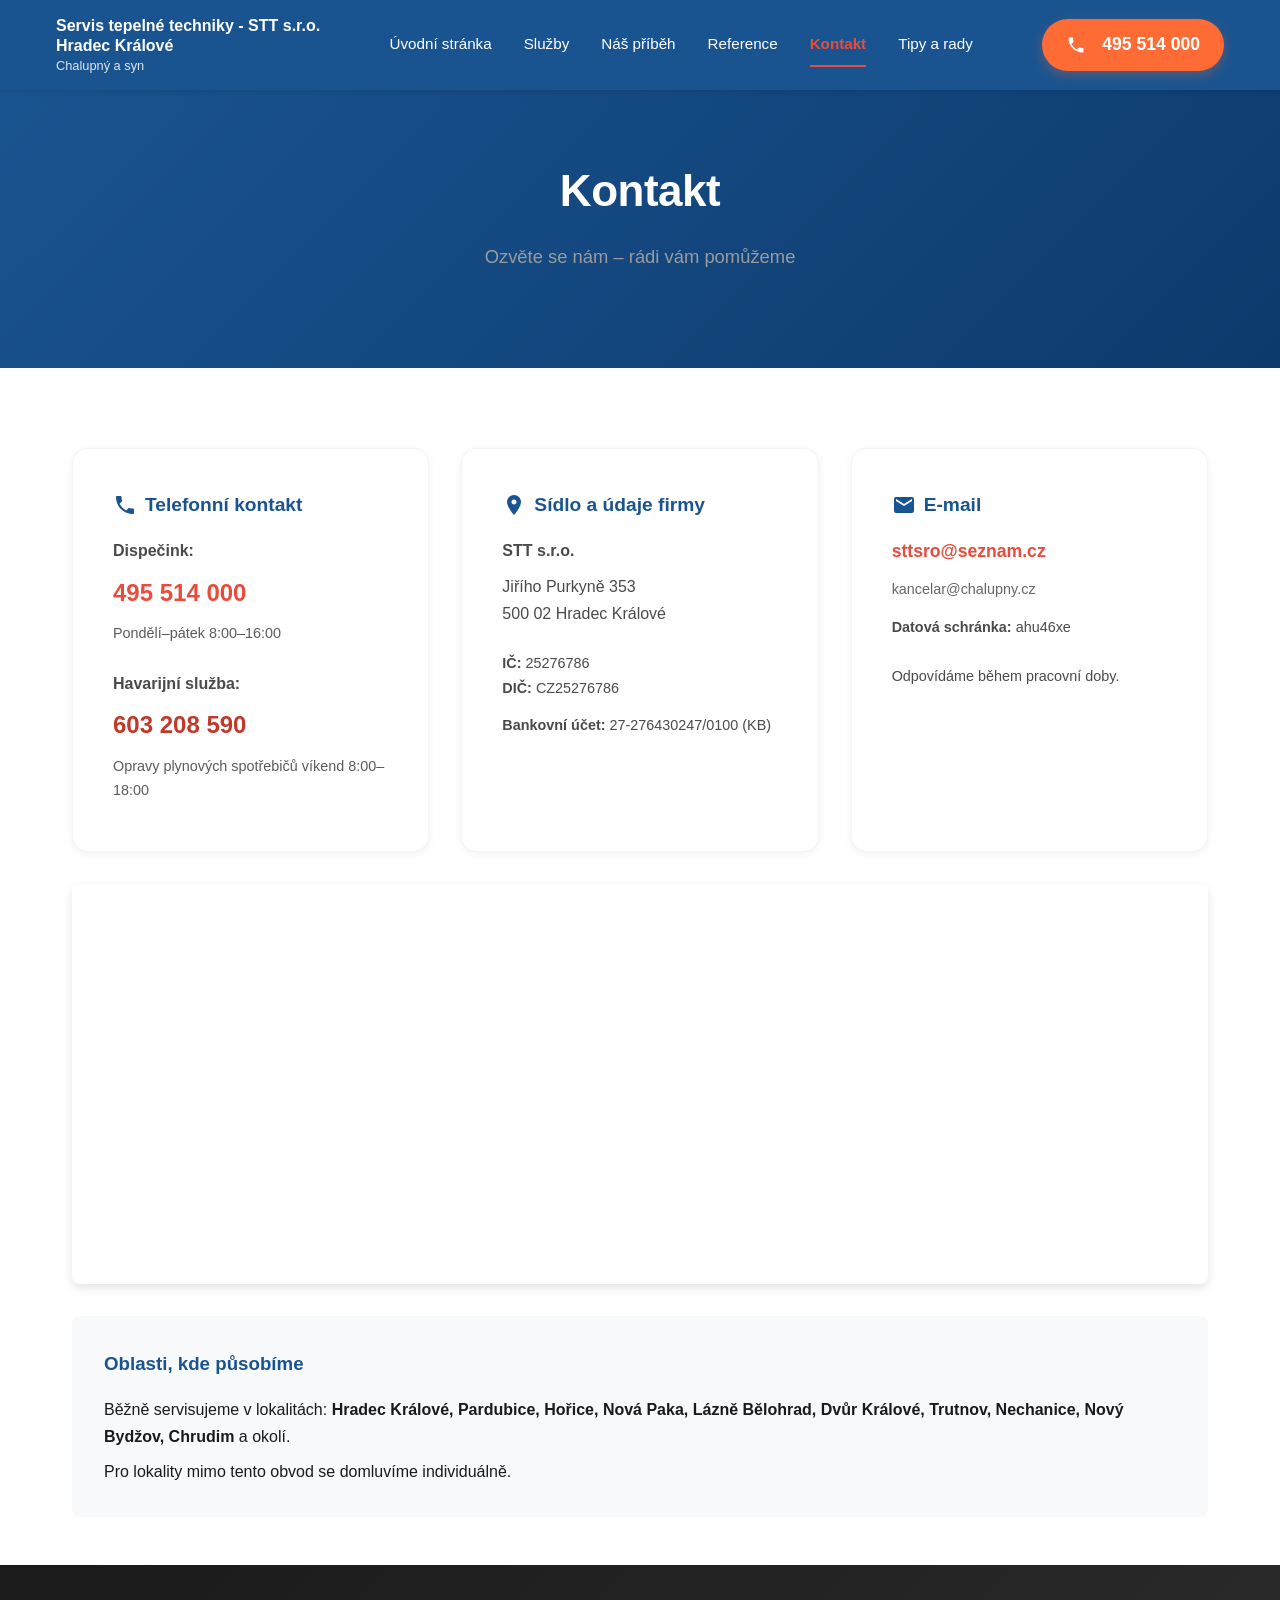
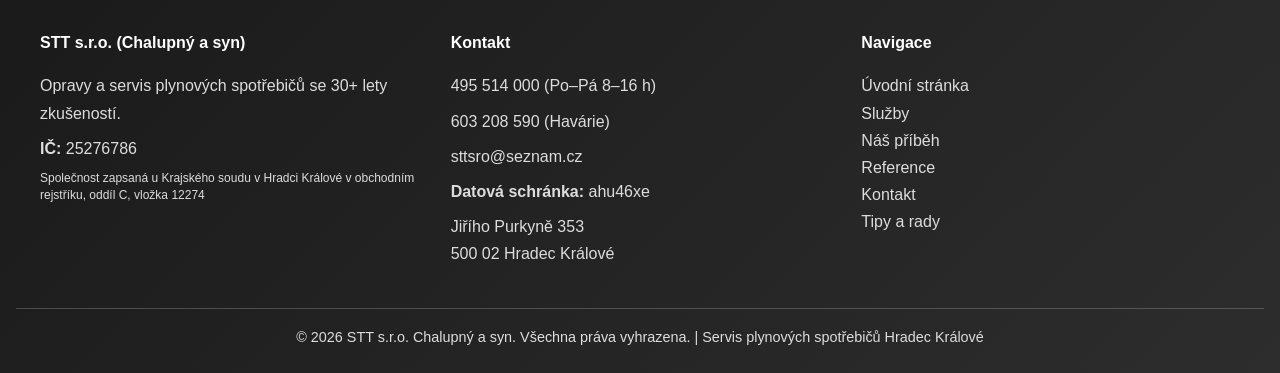
==== commit 7df87205: "další služba revize a kontroly + zapsání o Krajském soudu + animace všech log kotlů + v referencích " ====
--- a/kontakt.html
+++ b/kontakt.html
@@ -3,8 +3,20 @@
 <head>
     <meta charset="UTF-8">
     <meta name="viewport" content="width=device-width, initial-scale=1.0">
-    <title>Kontakt - STT s.r.o. Chalupný a syn</title>
-    <meta name="description" content="Kontaktní údaje STT s.r.o. - telefon, adresa, mapa. Dispečink 495 514 000, havarijní služba 603 208 590.">
+    <title>Kontakt – STT s.r.o. Jiřího Purkyně 353, Hradec Králové | telefon a mapa</title>
+    <meta name="description" content="Kontakt STT s.r.o.: dispečink 495 514 000 (Po–Pá 8–16), havárie 603 208 590, e-mail sttsro@seznam.cz, datová schránka ahu46xe. Adresa Jiřího Purkyně 353, 500 02 Hradec Králové – mapa na stránce.">
+    <link rel="canonical" href="https://chalupny.cz/kontakt.html">
+    <meta property="og:type" content="website">
+    <meta property="og:locale" content="cs_CZ">
+    <meta property="og:url" content="https://chalupny.cz/kontakt.html">
+    <meta property="og:title" content="Kontakt STT s.r.o. – servis plynových spotřebičů Hradec Králové">
+    <meta property="og:description" content="Telefony dispečink a havárie, e-mail, adresa Jiřího Purkyně 353, mapa. STT s.r.o. Chalupný a syn.">
+    <meta property="og:image" content="https://chalupny.cz/images/sidlo.jpeg">
+    <meta property="og:image:alt" content="STT s.r.o. – servis plynových spotřebičů Hradec Králové">
+    <meta name="twitter:card" content="summary_large_image">
+    <meta name="twitter:title" content="Kontakt STT s.r.o. – Hradec Králové">
+    <meta name="twitter:description" content="Dispečink 495 514 000, havárie 603 208 590, Jiřího Purkyně 353.">
+    <meta name="twitter:image" content="https://chalupny.cz/images/sidlo.jpeg">
     <link rel="stylesheet" href="styles.css">
 </head>
 <body>
@@ -25,8 +37,8 @@
                     <span>495 514 000</span>
                 </a>
             </div>
-            <button class="menu-toggle" id="menuToggle" aria-label="Menu">☰</button>
-            <nav id="mainNav">
+            <button type="button" class="menu-toggle" id="menuToggle" aria-label="Otevřít nebo zavřít menu" aria-expanded="false" aria-controls="mainNav">☰</button>
+            <nav id="mainNav" aria-label="Hlavní navigace">
                 <div class="header-phone-mobile">
                     <a href="tel:+420495514000">
                         <span class="header-phone-icon">
@@ -84,11 +96,12 @@
                             <path d="M12 2C8.13 2 5 5.13 5 9c0 5.25 7 13 7 13s7-7.75 7-13c0-3.87-3.13-7-7-7zm0 9.5c-1.38 0-2.5-1.12-2.5-2.5s1.12-2.5 2.5-2.5 2.5 1.12 2.5 2.5-1.12 2.5-2.5 2.5z" fill="currentColor"/>
                         </svg>
                     </span>
-                    Adresa
+                    Sídlo a údaje firmy
                 </h4>
                 <p><strong>STT s.r.o.</strong></p>
                 <p>Jiřího Purkyně 353<br>500 02 Hradec Králové</p>
                 <p style="margin-top: 1.5rem; font-size: 0.9rem;"><strong>IČ:</strong> 25276786<br><strong>DIČ:</strong> CZ25276786</p>
+                <p style="margin-top: 0.8rem; font-size: 0.9rem;"><strong>Bankovní účet:</strong> 27-276430247/0100 (KB)</p>
             </div>
 
             <div class="contact-card fade-in-up">
@@ -102,6 +115,7 @@
                 </h4>
                 <p><a href="mailto:sttsro@seznam.cz" class="link-accent email-primary">sttsro@seznam.cz</a></p>
                 <p><a href="mailto:kancelar@chalupny.cz" class="email-secondary">kancelar@chalupny.cz</a></p>
+                <p style="margin-top: 0.8rem; font-size: 0.9rem;"><strong>Datová schránka:</strong> ahu46xe</p>
                 <p style="margin-top: 1.5rem; font-size: 0.9rem;">Odpovídáme během pracovní doby.</p>
             </div>
         </div>
@@ -115,7 +129,8 @@
                 allowfullscreen="" 
                 loading="lazy" 
                 referrerpolicy="no-referrer-when-downgrade"
-                title="Mapa - STT s.r.o., Jiřího Purkyně 353, Hradec Králové">
+                title="Mapa – STT s.r.o., Jiřího Purkyně 353, Hradec Králové"
+                aria-label="Interaktivní mapa: adresa STT s.r.o. Jiřího Purkyně 353, Hradec Králové">
             </iframe>
         </div>
 
@@ -133,12 +148,14 @@
                 <h4>STT s.r.o. (Chalupný a syn)</h4>
                 <p>Opravy a servis plynových spotřebičů se 30+ lety zkušeností.</p>
                 <p><strong>IČ:</strong> 25276786</p>
+                <p class="footer-registry">Společnost zapsaná u Krajského soudu v Hradci Králové v obchodním rejstříku, oddíl C, vložka 12274</p>
             </div>
             <div class="footer-section">
                 <h4>Kontakt</h4>
                 <p><a href="tel:+420495514000">495 514 000</a> (Po–Pá 8–16 h)</p>
                 <p><a href="tel:+420603208590">603 208 590</a> (Havárie)</p>
                 <p><a href="mailto:sttsro@seznam.cz">sttsro@seznam.cz</a></p>
+                <p><strong>Datová schránka:</strong> ahu46xe</p>
                 <p>Jiřího Purkyně 353<br>500 02 Hradec Králové</p>
             </div>
             <div class="footer-section">
@@ -155,7 +172,7 @@
         </div>
         <div class="footer-bottom">
             <p>&copy; 2026 STT s.r.o. Chalupný a syn. Všechna práva vyhrazena. | Servis plynových spotřebičů Hradec Králové</p>
-        </div>
+</div>
     </footer>
 
     <script src="script.js"></script>
--- a/styles.css
+++ b/styles.css
@@ -342,6 +342,25 @@
     flex-shrink: 0;
 }
 
+.phone-number .phone-number-inner {
+    display: flex;
+    flex-direction: column;
+    align-items: center;
+    line-height: 1.1;
+}
+
+.phone-number .phone-number-inner > span:first-child {
+    line-height: 1;
+}
+
+.phone-number .phone-number-hours {
+    font-size: 0.8rem;
+    font-weight: 400;
+    opacity: 0.95;
+    margin-top: 0.35rem;
+    line-height: 1.2;
+}
+
 .phone-number:hover {
     background-color: #ff5722;
     transform: translateY(-2px);
@@ -379,6 +398,43 @@
 .hero .contact-email a:hover {
     text-decoration: underline;
     color: #c0392b;
+}
+
+.phone-number-emergency {
+    margin-top: 0.5rem;
+    font-size: 1.1rem;
+    padding: 0.7rem 1.5rem;
+    background-color: rgba(255, 255, 255, 0.5);
+    box-shadow: 0 2px 10px rgba(0, 0, 0, 0.15);
+}
+
+.phone-number-emergency:hover {
+    background-color: rgba(255, 255, 255, 0.65);
+    box-shadow: 0 4px 12px rgba(0, 0, 0, 0.2);
+}
+
+.phone-number-emergency .header-phone-icon {
+    width: 20px;
+    height: 20px;
+}
+
+.phone-number-emergency .phone-number-inner {
+    display: flex;
+    flex-direction: column;
+    align-items: center;
+    line-height: 1.1;
+}
+
+.phone-number-emergency .phone-number-inner > span:first-child {
+    line-height: 1;
+}
+
+.phone-number-emergency .phone-number-hours {
+    font-size: 0.75rem;
+    font-weight: 400;
+    opacity: 0.9;
+    margin-top: 0.35rem;
+    line-height: 1.2;
 }
 
 /* Page Header */
@@ -742,30 +798,49 @@
 }
 
 /* References */
+.reference-list {
+    display: grid;
+    grid-template-columns: repeat(2, minmax(320px, 1fr));
+    gap: 1.5rem;
+}
+
+.reference-list .reference-item {
+    margin-bottom: 0;
+}
+
+@media (max-width: 1024px) {
+    .reference-list {
+        grid-template-columns: 1fr;
+    }
+}
+
 .reference-item {
-    background-color: var(--light-gray);
+    background-color: white;
     padding: 2rem;
-    border-radius: 8px;
+    border-radius: 12px;
     margin-bottom: 1.5rem;
-    border-left: 4px solid var(--primary-color);
+    box-shadow: 0 4px 12px rgba(0,0,0,0.08);
+    border: 1px solid rgba(0,0,0,0.05);
 }
 
 .reference-item h4 {
     color: var(--primary-color);
-    margin-bottom: 0.5rem;
-    font-size: 1.3rem;
+    margin-bottom: 0.75rem;
+    font-size: 1.2rem;
+    font-weight: 600;
 }
 
 .reference-item .date {
-    font-size: 0.85rem;
-    color: #999;
-    margin-bottom: 0.8rem;
+    font-size: 0.8rem;
+    color: #777;
+    margin-bottom: 1rem;
     font-weight: 600;
 }
 
 .reference-item p {
     color: var(--text-color);
     line-height: 1.7;
+    font-size: 0.95rem;
 }
 
 .reference-image-placeholder {
@@ -776,6 +851,151 @@
     text-align: center;
     color: #999;
     border: 2px dashed var(--border-color);
+}
+
+.reference-gallery {
+    display: grid;
+    grid-template-columns: repeat(2, minmax(0, 1fr));
+    gap: 1rem;
+    margin-top: 1rem;
+}
+
+@media (max-width: 640px) {
+    .reference-gallery {
+        grid-template-columns: 1fr;
+    }
+}
+
+.reference-image-placeholder--photo {
+    margin-top: 0;
+    padding: 0;
+    border: none;
+    background: transparent;
+    overflow: hidden;
+    border-radius: 4px;
+}
+
+.reference-image-placeholder--photo img {
+    display: block;
+    width: 100%;
+    height: 220px;
+    object-fit: cover;
+    border-radius: 4px;
+    transition: transform 0.3s ease;
+}
+
+.reference-image-placeholder--photo:hover img {
+    transform: scale(1.04);
+}
+
+/* Lightbox (reference fotografie) */
+.lightbox-overlay {
+    position: fixed;
+    inset: 0;
+    background: rgba(0, 0, 0, 0.85);
+    display: none;
+    align-items: center;
+    justify-content: center;
+    z-index: 2000;
+    padding: 1rem;
+}
+
+.lightbox-overlay.open {
+    display: flex;
+}
+
+.lightbox-content {
+    width: 100%;
+    max-width: 1100px;
+    display: flex;
+    flex-direction: column;
+    align-items: center;
+    gap: 0.9rem;
+}
+
+.lightbox-content img {
+    width: 100%;
+    max-height: 80vh;
+    object-fit: contain;
+    border-radius: 8px;
+    box-shadow: 0 18px 50px rgba(0, 0, 0, 0.35);
+    background: #111;
+}
+
+.lightbox-caption {
+    color: rgba(255, 255, 255, 0.9);
+    font-size: 0.95rem;
+    text-align: center;
+    max-width: 90%;
+}
+
+.lightbox-close {
+    position: absolute;
+    top: 1rem;
+    right: 1.25rem;
+    width: 42px;
+    height: 42px;
+    border-radius: 999px;
+    border: none;
+    background: rgba(255, 255, 255, 0.15);
+    color: white;
+    font-size: 1.8rem;
+    line-height: 42px;
+    cursor: pointer;
+    transition: background-color 0.2s ease;
+}
+
+.lightbox-close:hover {
+    background: rgba(255, 255, 255, 0.25);
+}
+
+.lightbox-nav {
+    position: absolute;
+    top: 50%;
+    transform: translateY(-50%);
+    width: 48px;
+    height: 48px;
+    border-radius: 999px;
+    border: none;
+    background: rgba(255, 255, 255, 0.15);
+    color: white;
+    display: flex;
+    align-items: center;
+    justify-content: center;
+    padding: 0;
+    cursor: pointer;
+    transition: background-color 0.2s ease;
+}
+
+.lightbox-nav svg {
+    width: 22px;
+    height: 22px;
+    display: block;
+}
+
+.lightbox-prev svg {
+    transform: translateX(-1px);
+}
+
+.lightbox-next svg {
+    transform: translateX(1px);
+}
+
+.lightbox-nav:hover {
+    background: rgba(255, 255, 255, 0.25);
+}
+
+.lightbox-prev {
+    left: 1rem;
+}
+
+.lightbox-next {
+    right: 1rem;
+}
+
+.lightbox-nav:disabled {
+    opacity: 0.35;
+    cursor: default;
 }
 
 /* CTA Section */
@@ -859,6 +1079,13 @@
     color: #ddd;
 }
 
+.footer-section .footer-registry {
+    margin-top: 0.5rem;
+    margin-bottom: 0.5rem;
+    font-size: 0.75rem;
+    line-height: 1.45;
+}
+
 .footer-bottom {
     border-top: 1px solid rgba(255,255,255,0.2);
     padding-top: 1rem;
@@ -947,6 +1174,115 @@
 .preview-section-last {
     padding-bottom: 4rem;
     margin-bottom: 0;
+}
+
+.brands-marquee-section {
+    background-color: #fff;
+    padding: 0 1rem 1rem;
+}
+
+.brands-marquee-section .container {
+    padding-bottom: 1.5rem;
+}
+
+.brands-marquee-section .brands-marquee-heading {
+    text-align: center;
+    margin-bottom: 1.85rem;
+    color: var(--primary-color);
+}
+
+@media (max-width: 768px) {
+    .brands-marquee-section .container {
+        padding-bottom: 1.25rem;
+    }
+}
+
+.brands-marquee {
+    overflow: hidden;
+    position: relative;
+    border-top: 1px solid rgba(0, 0, 0, 0.06);
+    border-bottom: 1px solid rgba(0, 0, 0, 0.06);
+    padding: 1rem 0;
+}
+
+.brands-marquee-track {
+    display: flex;
+    align-items: center;
+    width: max-content;
+    gap: 0;
+    animation: brands-marquee-scroll 28s linear infinite;
+    will-change: transform;
+}
+
+.brand-logo-item {
+    flex: 0 0 auto;
+    width: 140px;
+    height: 52px;
+    margin-right: 2.25rem;
+    display: flex;
+    align-items: center;
+    justify-content: center;
+}
+
+.brand-logo-item img {
+    max-width: 100%;
+    max-height: 100%;
+    object-fit: contain;
+    filter: grayscale(1);
+    opacity: 0.85;
+}
+
+@keyframes brands-marquee-scroll {
+    from {
+        transform: translateX(0);
+    }
+    to {
+        transform: translateX(-50%);
+    }
+}
+
+.info-strip {
+    padding: 1.25rem 1rem;
+    background-color: #f0f4f8;
+    border-top: 1px solid rgba(26, 84, 144, 0.08);
+    border-bottom: 1px solid rgba(26, 84, 144, 0.08);
+}
+
+.info-strip-text {
+    margin: 0;
+    text-align: center;
+    font-size: 0.95rem;
+    color: #444;
+    line-height: 1.5;
+    max-width: 640px;
+    margin-left: auto;
+    margin-right: auto;
+    display: flex;
+    align-items: center;
+    justify-content: center;
+    gap: 0.5rem;
+}
+
+.info-strip-body {
+    display: inline;
+}
+
+.info-strip-icon {
+    display: inline-flex;
+    flex-shrink: 0;
+    width: 42px;
+    height: 42px;
+    color: var(--primary-color);
+}
+
+.info-strip-icon svg {
+    width: 100%;
+    height: 100%;
+}
+
+.info-strip-text strong {
+    color: var(--primary-color);
+    font-weight: 700;
 }
 
 .preview-section-last .container {
@@ -1272,6 +1608,16 @@
         grid-template-columns: 1fr;
     }
 
+    .brand-logo-item {
+        width: 110px;
+        height: 46px;
+        margin-right: 1.5rem;
+    }
+
+    .brands-marquee-track {
+        animation-duration: 22s;
+    }
+
     .preview-button {
         padding: 0.8rem 2rem;
         font-size: 0.95rem;
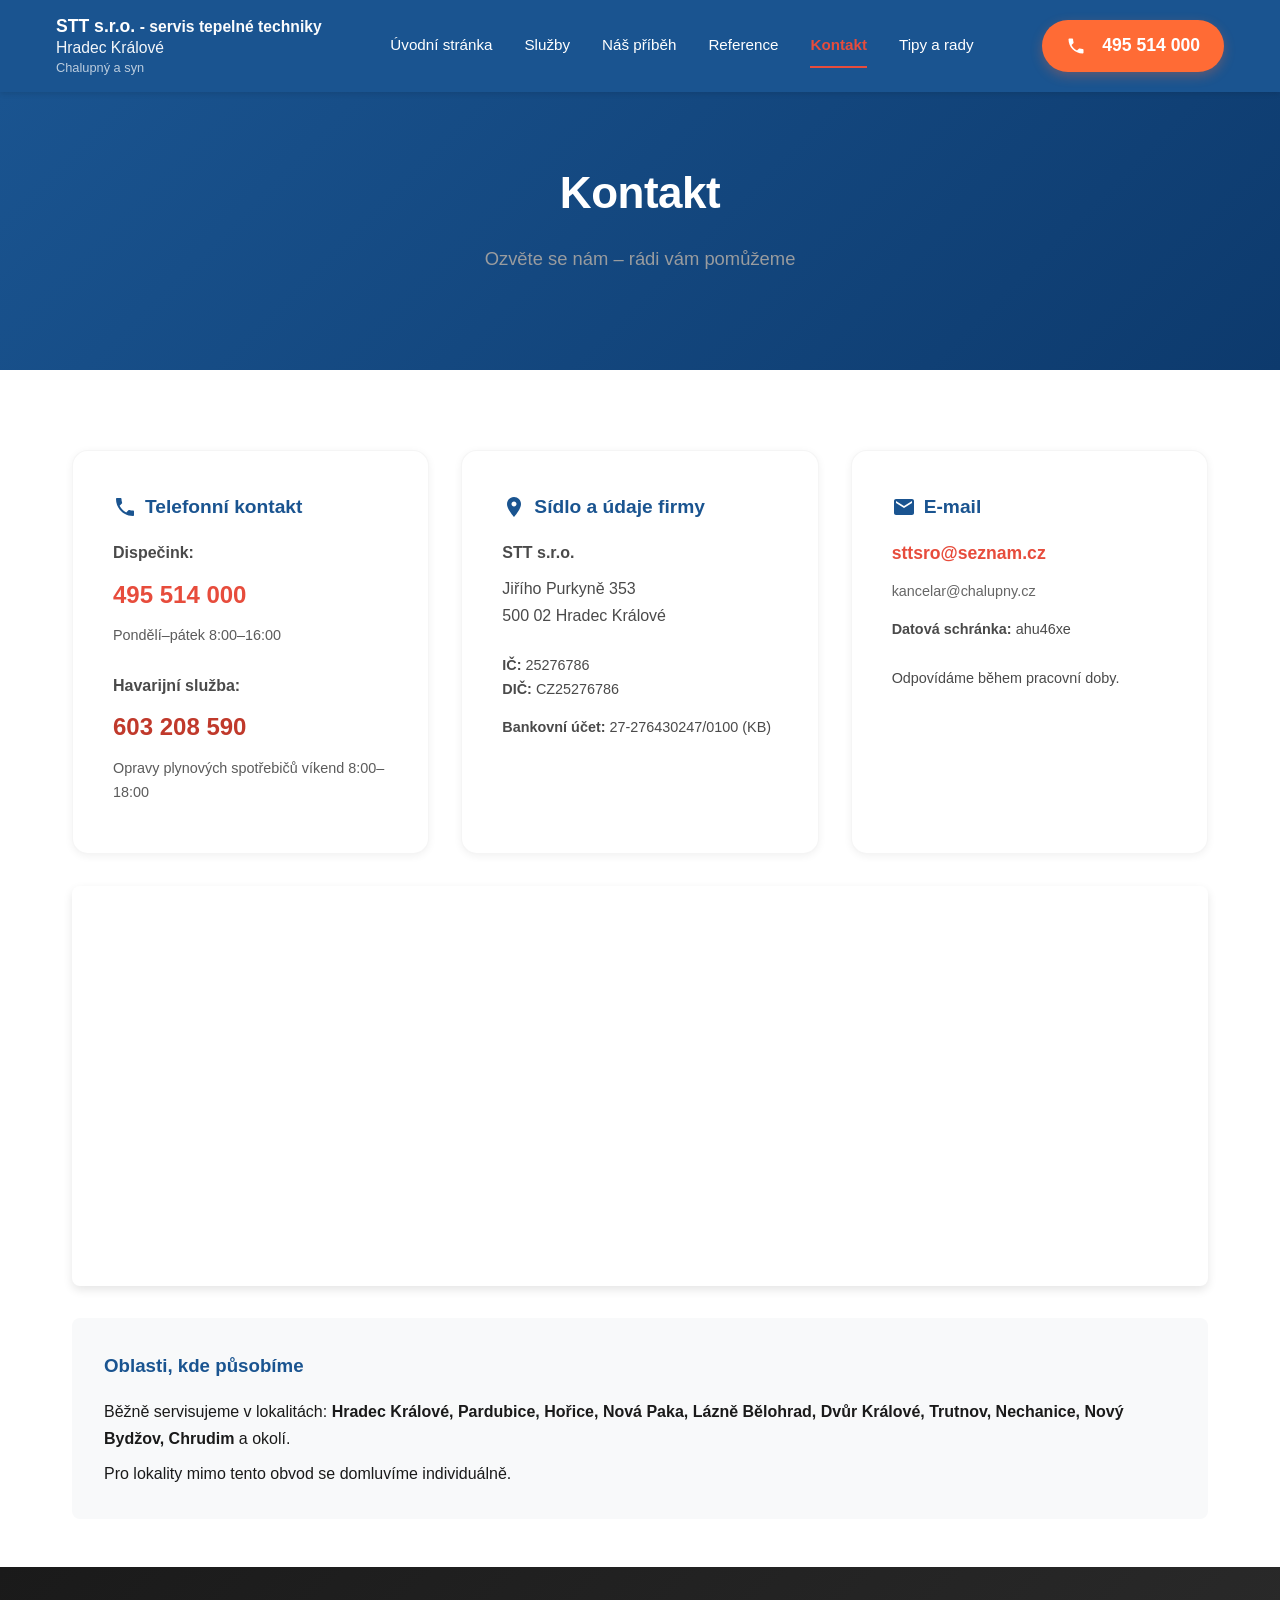
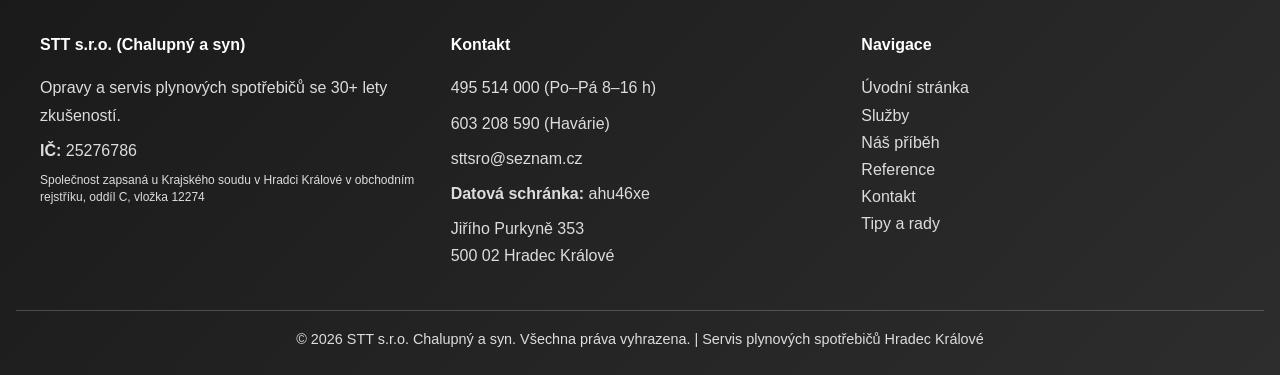
==== commit 6e53c494: "úprava loga vlevo nahoře a tučnosti textu + obrázky na webp" ====
--- a/kontakt.html
+++ b/kontakt.html
@@ -11,12 +11,12 @@
     <meta property="og:url" content="https://chalupny.cz/kontakt.html">
     <meta property="og:title" content="Kontakt STT s.r.o. – servis plynových spotřebičů Hradec Králové">
     <meta property="og:description" content="Telefony dispečink a havárie, e-mail, adresa Jiřího Purkyně 353, mapa. STT s.r.o. Chalupný a syn.">
-    <meta property="og:image" content="https://chalupny.cz/images/sidlo.jpeg">
+    <meta property="og:image" content="https://chalupny.cz/images/sidlo.webp">
     <meta property="og:image:alt" content="STT s.r.o. – servis plynových spotřebičů Hradec Králové">
     <meta name="twitter:card" content="summary_large_image">
     <meta name="twitter:title" content="Kontakt STT s.r.o. – Hradec Králové">
     <meta name="twitter:description" content="Dispečink 495 514 000, havárie 603 208 590, Jiřího Purkyně 353.">
-    <meta name="twitter:image" content="https://chalupny.cz/images/sidlo.jpeg">
+    <meta name="twitter:image" content="https://chalupny.cz/images/sidlo.webp">
     <link rel="stylesheet" href="styles.css">
 </head>
 <body>
@@ -24,7 +24,7 @@
     <header>
         <div class="header-container">
             <a href="index.html" class="logo">
-                <span class="logo-main">Servis tepelné techniky - STT s.r.o.<br>Hradec Králové</span>
+                <span class="logo-main"><span class="logo-company">STT s.r.o.</span> <span class="logo-tagline">- servis tepelné techniky</span><br><span class="logo-location">Hradec Králové</span></span>
                 <span class="logo-sub">Chalupný a syn</span>
             </a>
             <div class="header-phone">
--- a/styles.css
+++ b/styles.css
@@ -110,10 +110,27 @@
     display: block;
 }
 
+.logo-main .logo-company {
+    font-size: 1.1em;
+    font-weight: 800;
+}
+
+.logo-main .logo-tagline {
+    font-size: 0.98em;
+    font-weight: 600;
+    opacity: 0.98;
+}
+
+.logo-main .logo-location {
+    font-size: 0.98em;
+    font-weight: 500;
+    opacity: 0.95;
+}
+
 .logo-sub {
     font-size: 0.8rem;
     font-weight: 400;
-    color: rgba(255, 255, 255, 0.85);
+    color: rgba(255, 255, 255, 0.7);
     margin-top: 0.15rem;
     display: block;
 }
@@ -217,7 +234,7 @@
 /* Hero Section */
 .hero {
     background: linear-gradient(135deg, var(--primary-color) 0%, #0d3a6d 100%);
-    background-image: url('images/sidlo.jpeg');
+    background-image: url('images/sidlo.webp');
     background-size: cover;
     background-position: center;
     background-repeat: no-repeat;
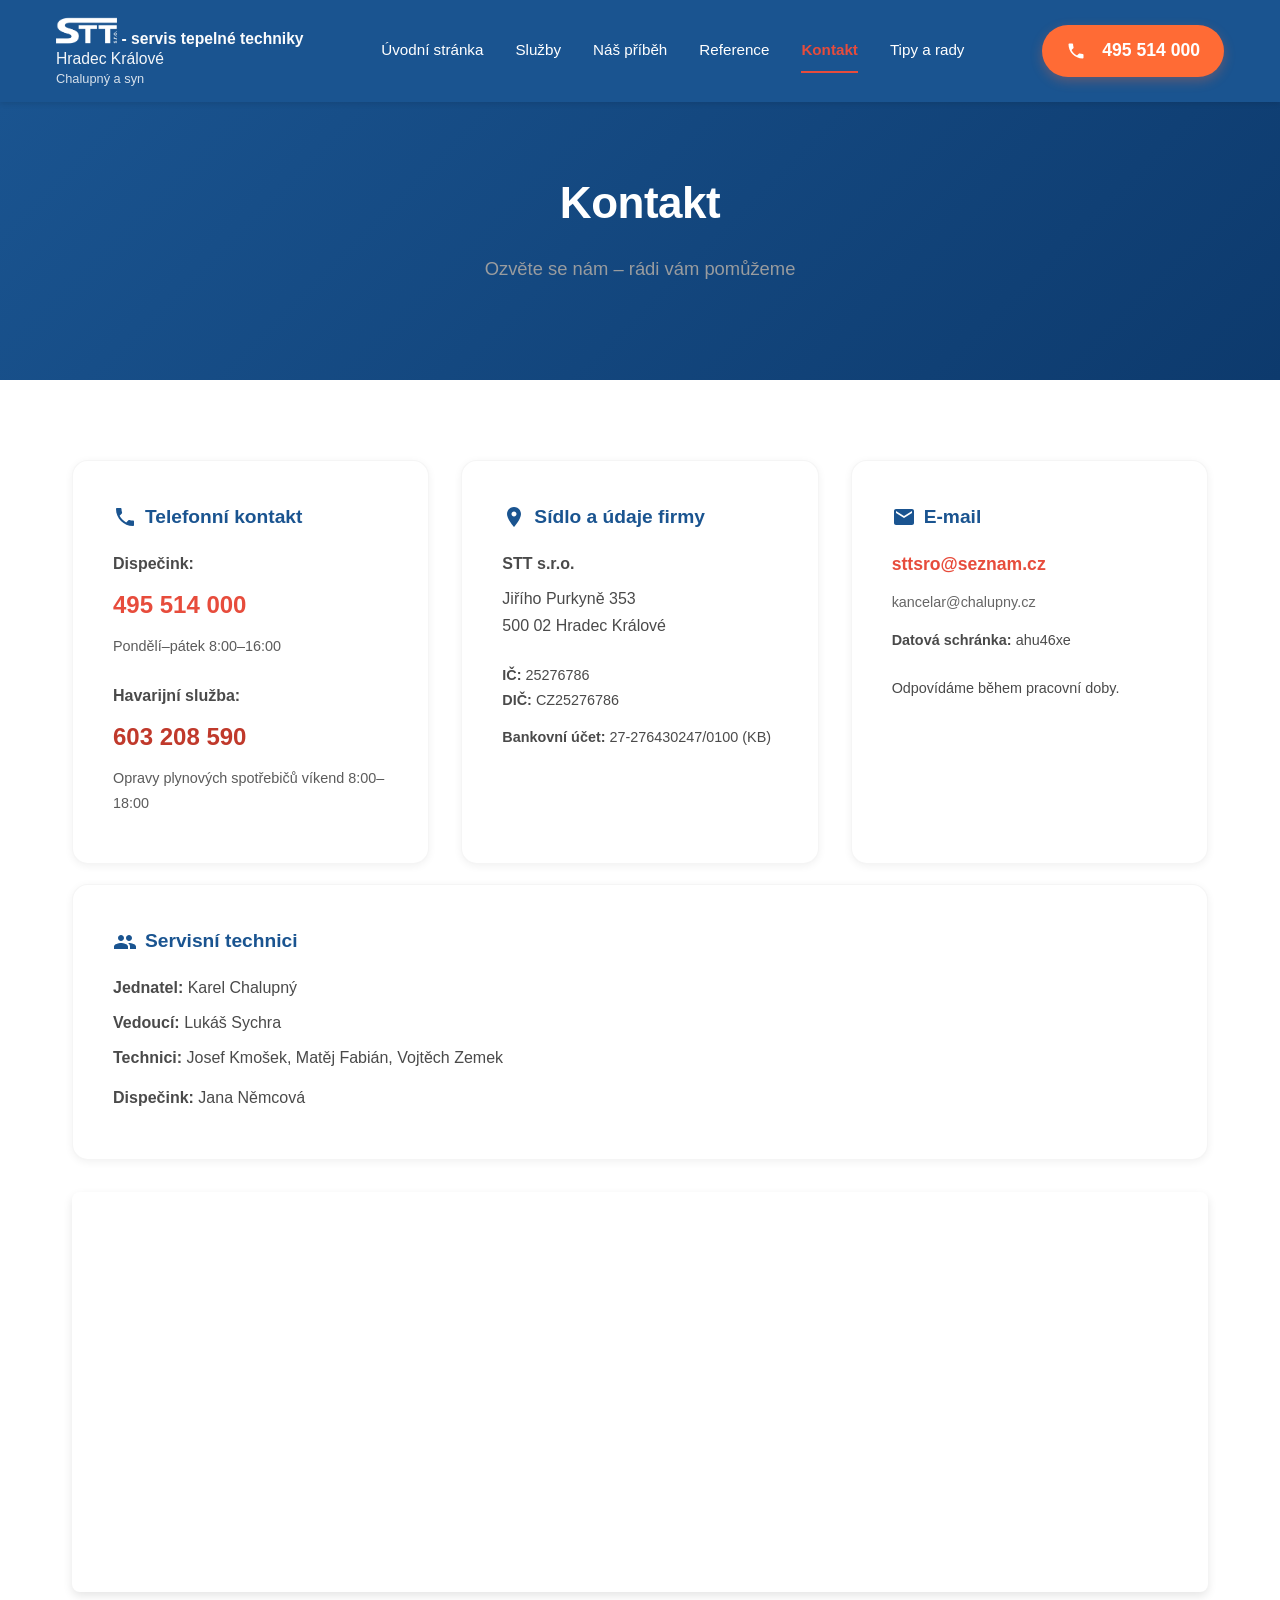
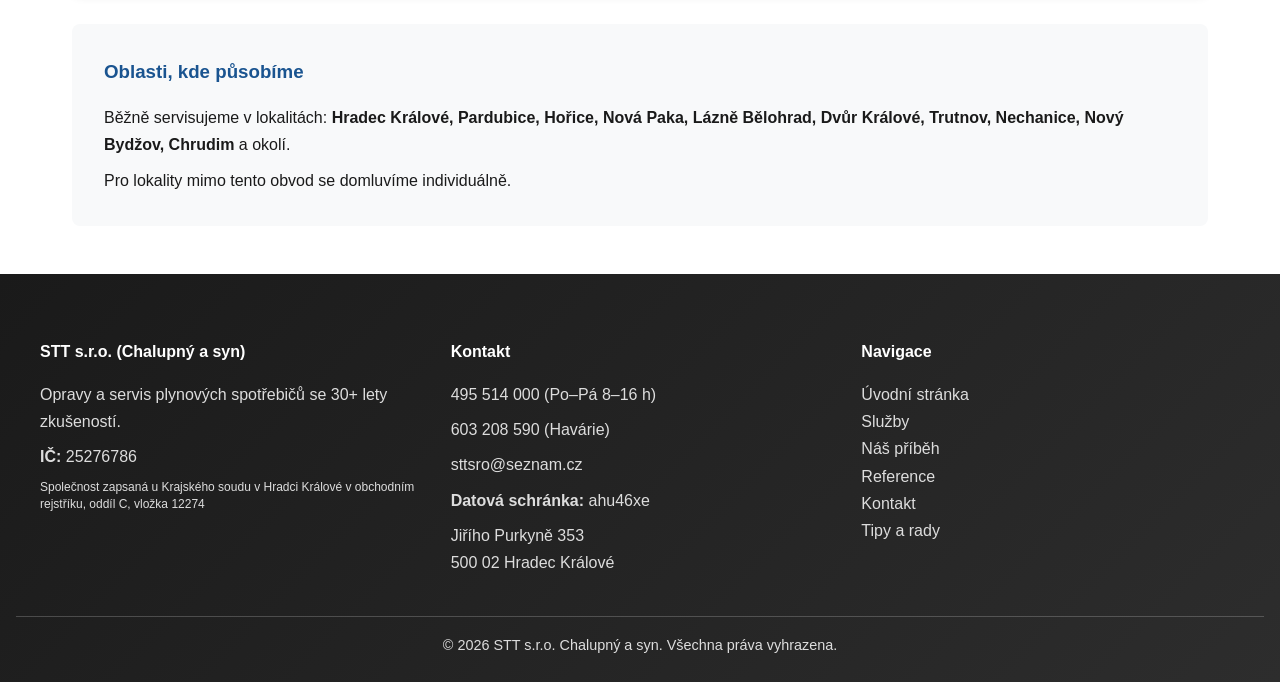
==== commit 8460aace: "upraveno logo nahoře, karta s logem, v kontaktu zaměstnanci, přidána služba a odkazy na zákony" ====
--- a/kontakt.html
+++ b/kontakt.html
@@ -3,6 +3,8 @@
 <head>
     <meta charset="UTF-8">
     <meta name="viewport" content="width=device-width, initial-scale=1.0">
+    <link rel="icon" href="images/stt_logo_karta.png" type="image/jpeg">
+    <link rel="apple-touch-icon" href="images/stt_logo_karta.png">
     <title>Kontakt – STT s.r.o. Jiřího Purkyně 353, Hradec Králové | telefon a mapa</title>
     <meta name="description" content="Kontakt STT s.r.o.: dispečink 495 514 000 (Po–Pá 8–16), havárie 603 208 590, e-mail sttsro@seznam.cz, datová schránka ahu46xe. Adresa Jiřího Purkyně 353, 500 02 Hradec Králové – mapa na stránce.">
     <link rel="canonical" href="https://chalupny.cz/kontakt.html">
@@ -24,7 +26,7 @@
     <header>
         <div class="header-container">
             <a href="index.html" class="logo">
-                <span class="logo-main"><span class="logo-company">STT s.r.o.</span> <span class="logo-tagline">- servis tepelné techniky</span><br><span class="logo-location">Hradec Králové</span></span>
+                <span class="logo-main"><img src="images/stt_logo.png" alt="STT s.r.o." class="logo-company-img" width="283" height="283"> <span class="logo-tagline">- servis tepelné techniky</span><br><span class="logo-location">Hradec Králové</span></span>
                 <span class="logo-sub">Chalupný a syn</span>
             </a>
             <div class="header-phone">
@@ -120,6 +122,21 @@
             </div>
         </div>
 
+        <div class="contact-card fade-in-up" style="margin-top: 1.25rem;">
+            <h4>
+                <span class="contact-icon">
+                    <svg viewBox="0 0 24 24" xmlns="http://www.w3.org/2000/svg">
+                        <path d="M16 11c1.66 0 2.99-1.34 2.99-3S17.66 5 16 5s-3 1.34-3 3 1.34 3 3 3zm-8 0c1.66 0 2.99-1.34 2.99-3S9.66 5 8 5 5 6.34 5 8s1.34 3 3 3zm0 2c-2.33 0-7 1.17-7 3.5V19h14v-2.5C15 14.17 10.33 13 8 13zm8 0c-.29 0-.62.02-.97.05 1.16.84 1.97 1.98 1.97 3.45V19h6v-2.5c0-2.33-4.67-3.5-7-3.5z" fill="currentColor"/>
+                    </svg>
+                </span>
+                Servisní technici
+            </h4>
+            <p><strong>Jednatel:</strong> Karel Chalupný</p>
+            <p><strong>Vedoucí:</strong> Lukáš Sychra</p>
+            <p><strong>Technici:</strong> Josef Kmošek, Matěj Fabián, Vojtěch Zemek</p>
+            <p style="margin-top: 0.8rem;"><strong>Dispečink:</strong> Jana Němcová</p>
+        </div>
+
         <div class="map-container">
             <iframe 
                 src="https://www.google.com/maps/embed?pb=!1m18!1m12!1m3!1d2564.8392887891976!2d15.813779315722456!3d50.20671457932015!2m3!1f0!2f0!3f0!3m2!1i1024!2i768!4f13.1!3m3!1m2!1s0x470c5a9c9c9c9c9d%3A0x9c9c9c9c9c9c9c9c!2sJi%C5%99%C3%ADho%20Purky%C5%88%C4%9B%20353%2C%20500%2002%20Hradec%20Kr%C3%A1lov%C3%A9!5e0!3m2!1scs!2scz!4v1700000000000!5m2!1scs!2scz" 
@@ -171,7 +188,7 @@
             </div>
         </div>
         <div class="footer-bottom">
-            <p>&copy; 2026 STT s.r.o. Chalupný a syn. Všechna práva vyhrazena. | Servis plynových spotřebičů Hradec Králové</p>
+            <p>&copy; 2026 STT s.r.o. Chalupný a syn. Všechna práva vyhrazena.</p>
 </div>
     </footer>
 
--- a/styles.css
+++ b/styles.css
@@ -104,15 +104,22 @@
 
 .logo-main {
     font-size: 1rem;
-    font-weight: bold;
-    color: white;
-    line-height: 1.25;
+    font-weight: 700;
+    color: white;
+    line-height: 1.2;
     display: block;
 }
 
 .logo-main .logo-company {
     font-size: 1.1em;
     font-weight: 800;
+}
+
+.logo-main .logo-company-img {
+    height: 1.9em;
+    width: auto;
+    vertical-align: -0.12em;
+    filter: brightness(0) invert(1);
 }
 
 .logo-main .logo-tagline {
@@ -130,8 +137,8 @@
 .logo-sub {
     font-size: 0.8rem;
     font-weight: 400;
-    color: rgba(255, 255, 255, 0.7);
-    margin-top: 0.15rem;
+    color: rgba(255, 255, 255, 0.82);
+    margin-top: 0.1rem;
     display: block;
 }
 
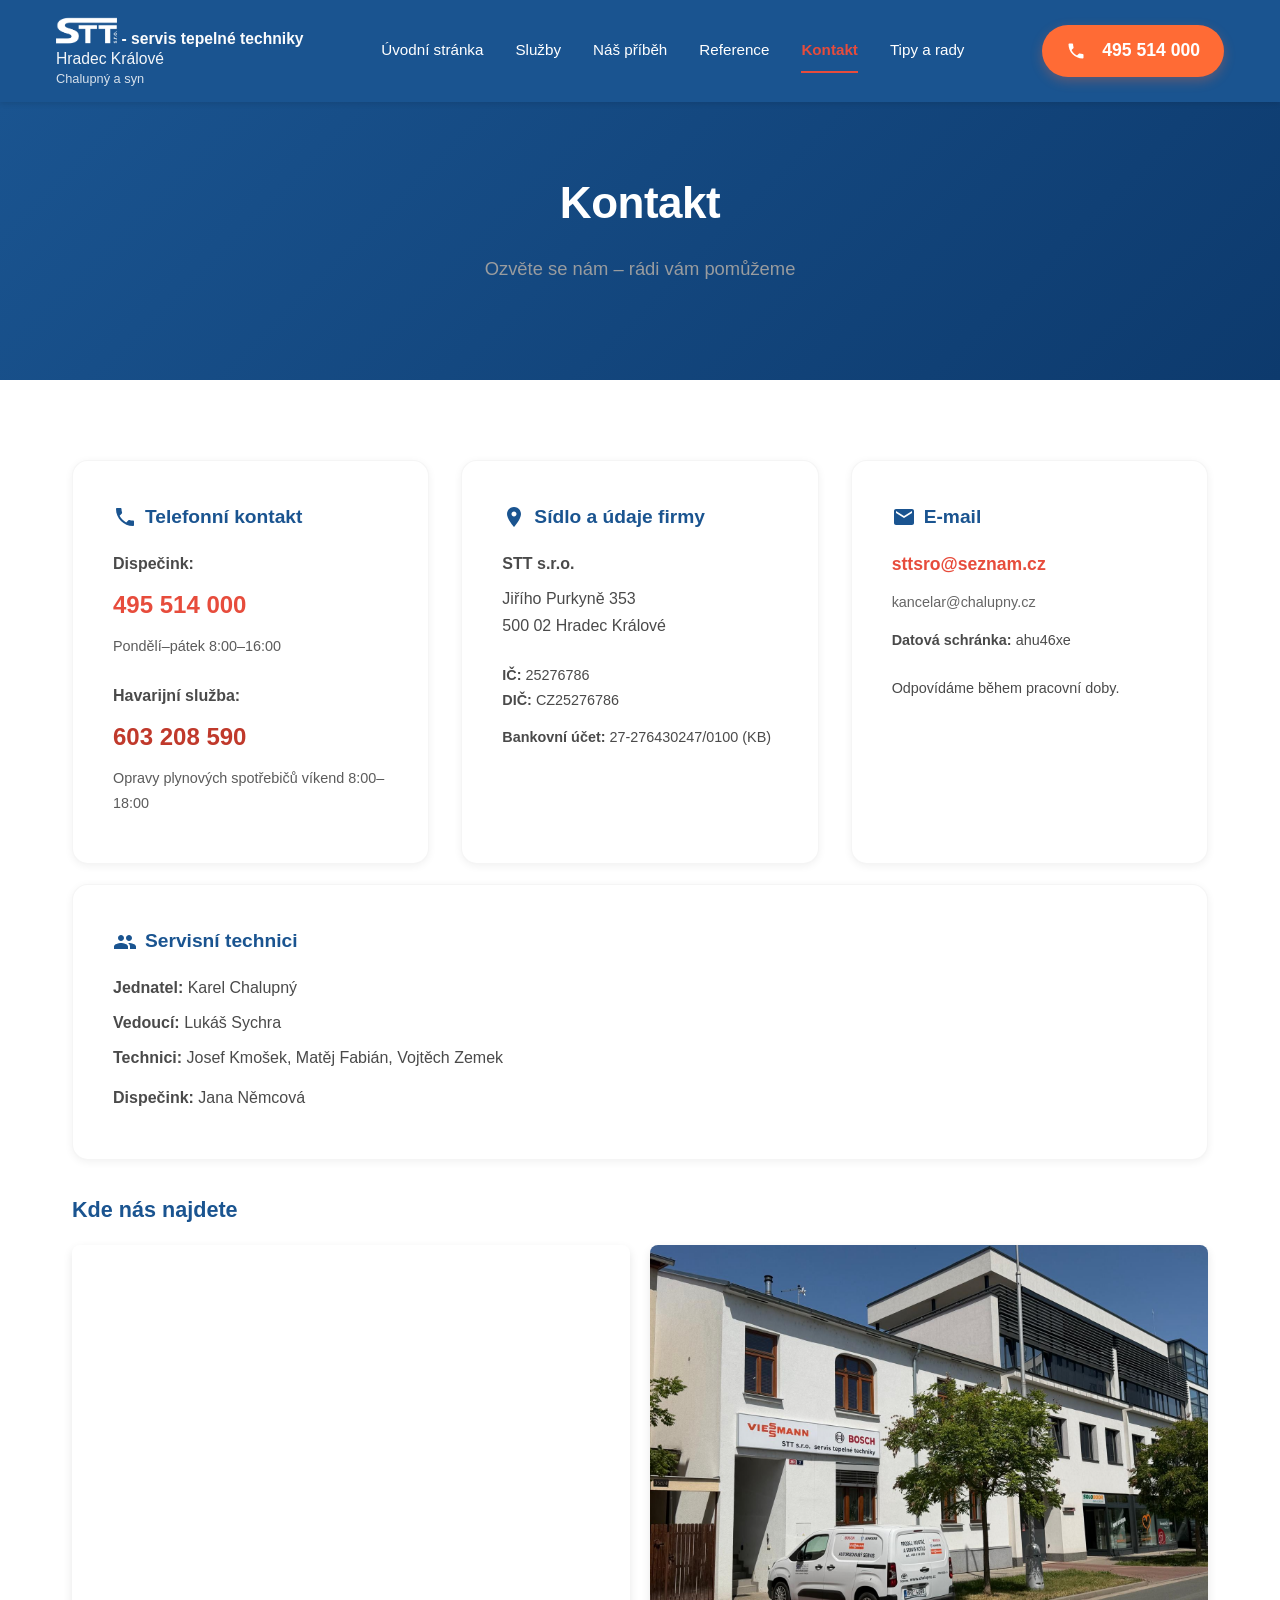
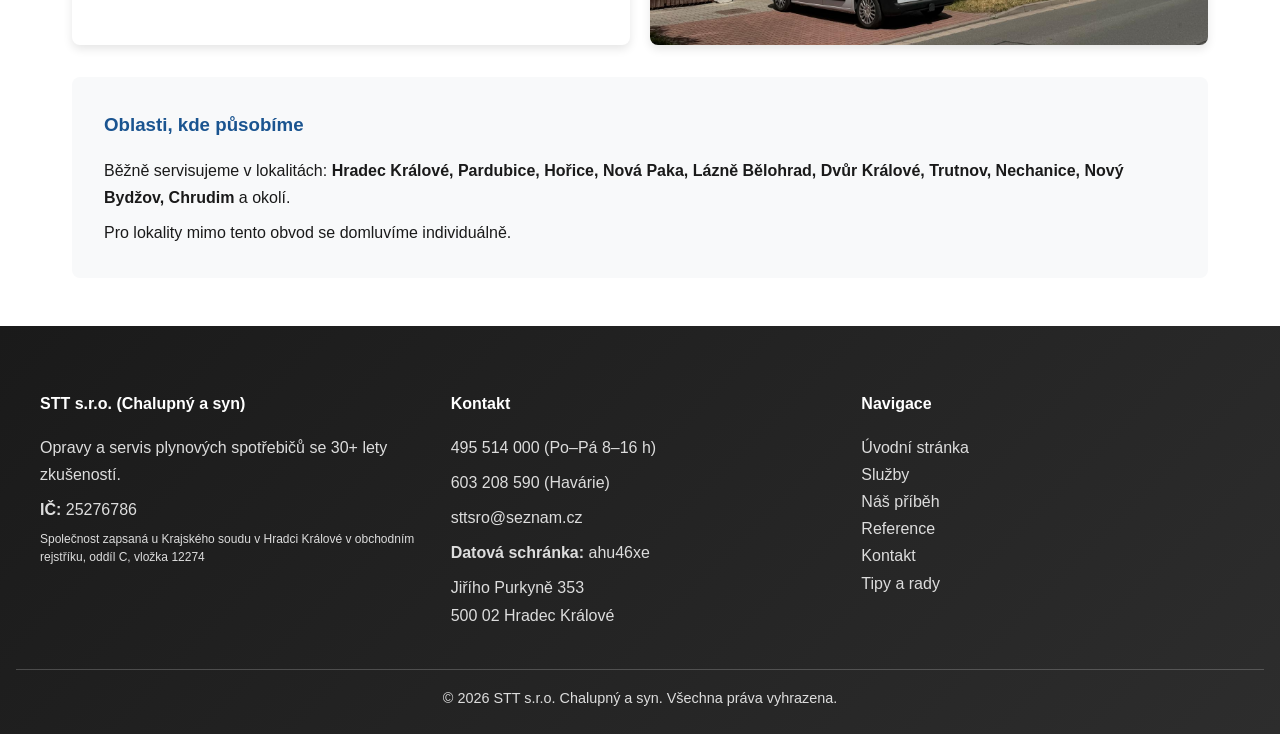
==== commit e23d257a: "fotka vedle mapy" ====
--- a/kontakt.html
+++ b/kontakt.html
@@ -137,18 +137,32 @@
             <p style="margin-top: 0.8rem;"><strong>Dispečink:</strong> Jana Němcová</p>
         </div>
 
-        <div class="map-container">
-            <iframe 
-                src="https://www.google.com/maps/embed?pb=!1m18!1m12!1m3!1d2564.8392887891976!2d15.813779315722456!3d50.20671457932015!2m3!1f0!2f0!3f0!3m2!1i1024!2i768!4f13.1!3m3!1m2!1s0x470c5a9c9c9c9c9d%3A0x9c9c9c9c9c9c9c9c!2sJi%C5%99%C3%ADho%20Purky%C5%88%C4%9B%20353%2C%20500%2002%20Hradec%20Kr%C3%A1lov%C3%A9!5e0!3m2!1scs!2scz!4v1700000000000!5m2!1scs!2scz" 
-                width="100%" 
-                height="400" 
-                style="border:0;" 
-                allowfullscreen="" 
-                loading="lazy" 
-                referrerpolicy="no-referrer-when-downgrade"
-                title="Mapa – STT s.r.o., Jiřího Purkyně 353, Hradec Králové"
-                aria-label="Interaktivní mapa: adresa STT s.r.o. Jiřího Purkyně 353, Hradec Králové">
-            </iframe>
+        <div class="map-location fade-in-up">
+            <h3 class="map-location-heading">Kde nás najdete</h3>
+            <div class="map-location-grid">
+                <div class="map-container">
+                    <iframe
+                        src="https://www.google.com/maps/embed?pb=!1m18!1m12!1m3!1d2564.8392887891976!2d15.813779315722456!3d50.20671457932015!2m3!1f0!2f0!3f0!3m2!1i1024!2i768!4f13.1!3m3!1m2!1s0x470c5a9c9c9c9c9d%3A0x9c9c9c9c9c9c9c9c!2sJi%C5%99%C3%ADho%20Purky%C5%88%C4%9B%20353%2C%20500%2002%20Hradec%20Kr%C3%A1lov%C3%A9!5e0!3m2!1scs!2scz!4v1700000000000!5m2!1scs!2scz"
+                        width="100%"
+                        height="400"
+                        style="border:0;"
+                        allowfullscreen=""
+                        loading="lazy"
+                        referrerpolicy="no-referrer-when-downgrade"
+                        title="Mapa – STT s.r.o., Jiřího Purkyně 353, Hradec Králové"
+                        aria-label="Interaktivní mapa: adresa STT s.r.o. Jiřího Purkyně 353, Hradec Králové">
+                    </iframe>
+                </div>
+                <div class="location-photo">
+                    <img
+                        src="images/foto_firma.jpeg"
+                        alt="Provozovna STT s.r.o. na Jiřího Purkyně 353 v Hradci Králové – bílá budova s cedulí Viessmann a Bosch a servisním vozem před vchodem"
+                        width="1200"
+                        height="900"
+                        loading="lazy"
+                        decoding="async">
+                </div>
+            </div>
         </div>
 
         <div class="service-area">
--- a/styles.css
+++ b/styles.css
@@ -768,7 +768,28 @@
     color: #c0392b;
 }
 
-/* Map */
+/* Map & location photo */
+.map-location {
+    margin-top: 2rem;
+}
+
+.map-location-heading {
+    color: var(--primary-color);
+    margin-bottom: 1rem;
+    font-size: 1.35rem;
+}
+
+.map-location-grid {
+    display: grid;
+    grid-template-columns: 1fr 1fr;
+    gap: 1.25rem;
+    align-items: stretch;
+}
+
+.map-location .map-container {
+    margin-top: 0;
+}
+
 .map-container {
     margin-top: 2rem;
     border-radius: 8px;
@@ -781,6 +802,21 @@
     width: 100%;
     height: 100%;
     border: none;
+}
+
+.location-photo {
+    border-radius: 8px;
+    overflow: hidden;
+    height: 400px;
+    box-shadow: 0 4px 10px rgba(0,0,0,0.1);
+    background-color: var(--light-gray);
+}
+
+.location-photo img {
+    width: 100%;
+    height: 100%;
+    object-fit: cover;
+    display: block;
 }
 
 .service-area {
@@ -1608,7 +1644,12 @@
         font-size: 1.6rem;
     }
 
-    .map-container {
+    .map-location-grid {
+        grid-template-columns: 1fr;
+    }
+
+    .map-container,
+    .location-photo {
         height: 300px;
     }
 
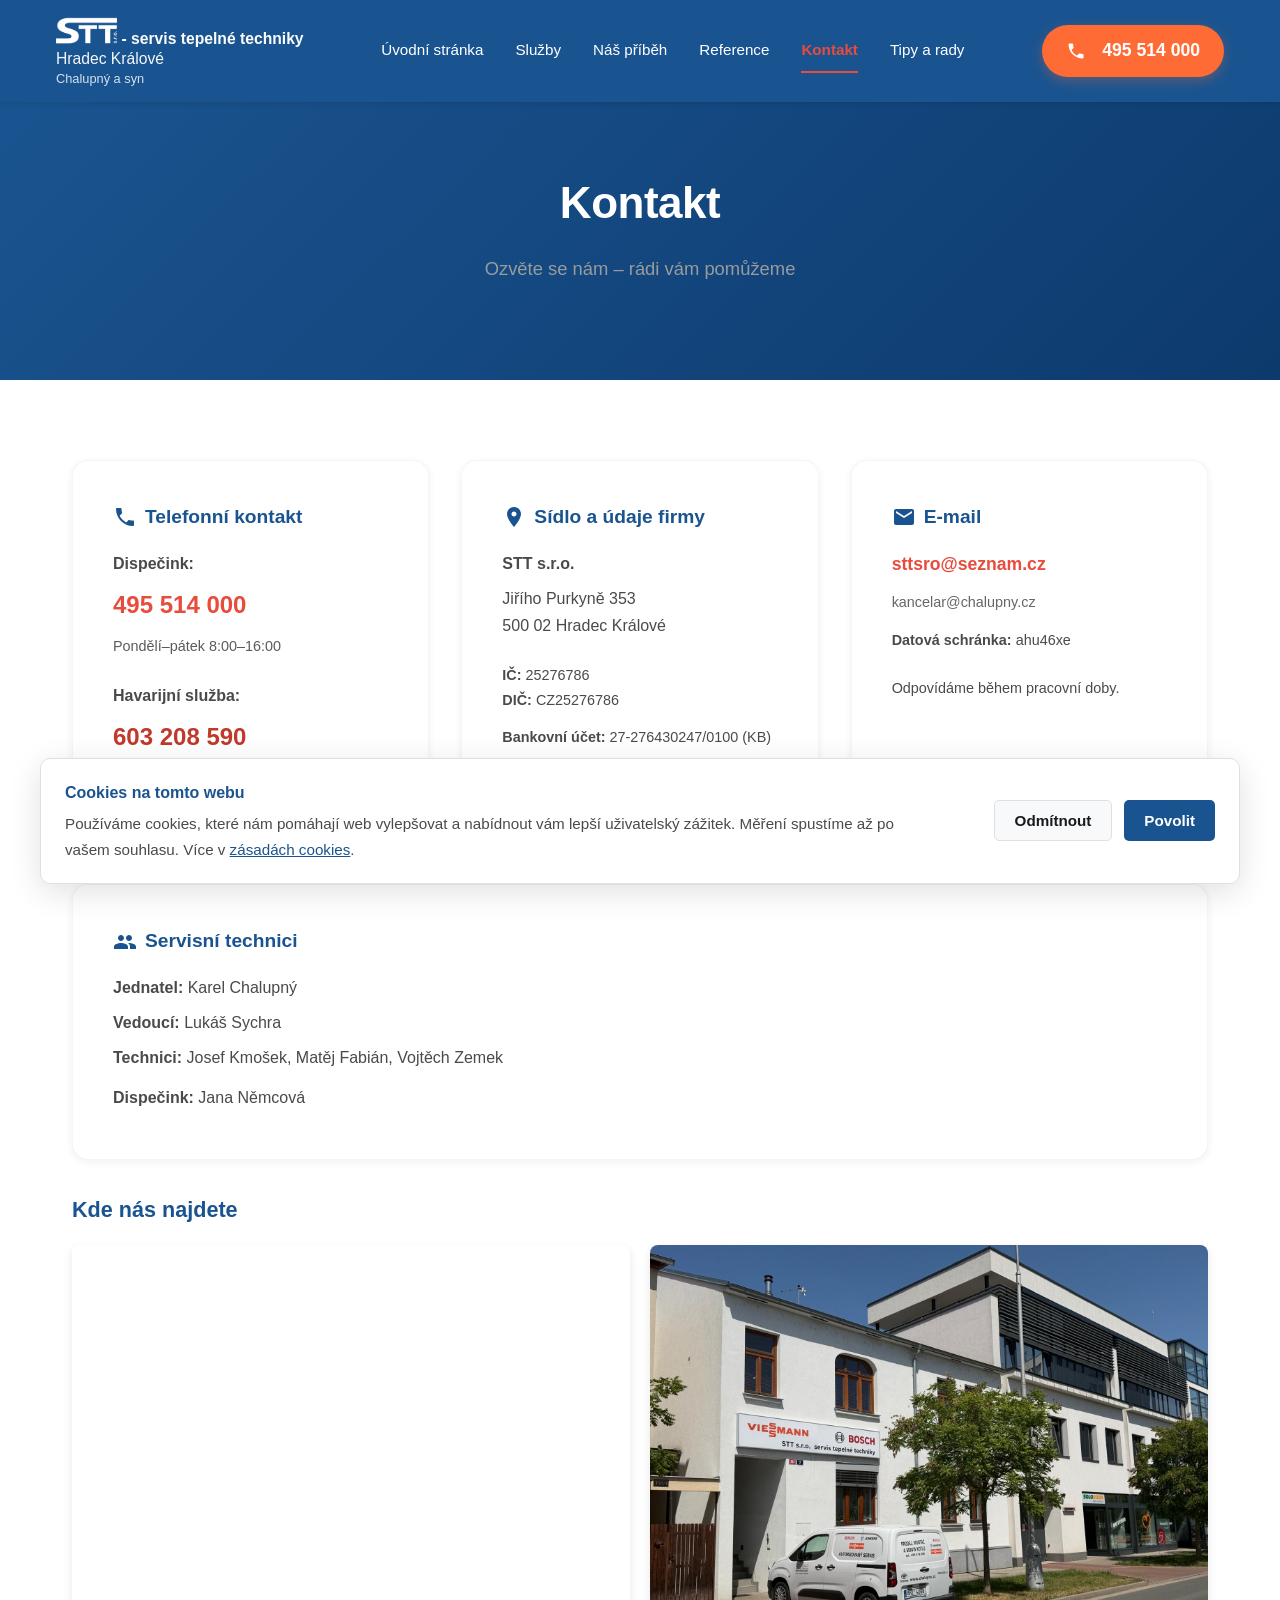
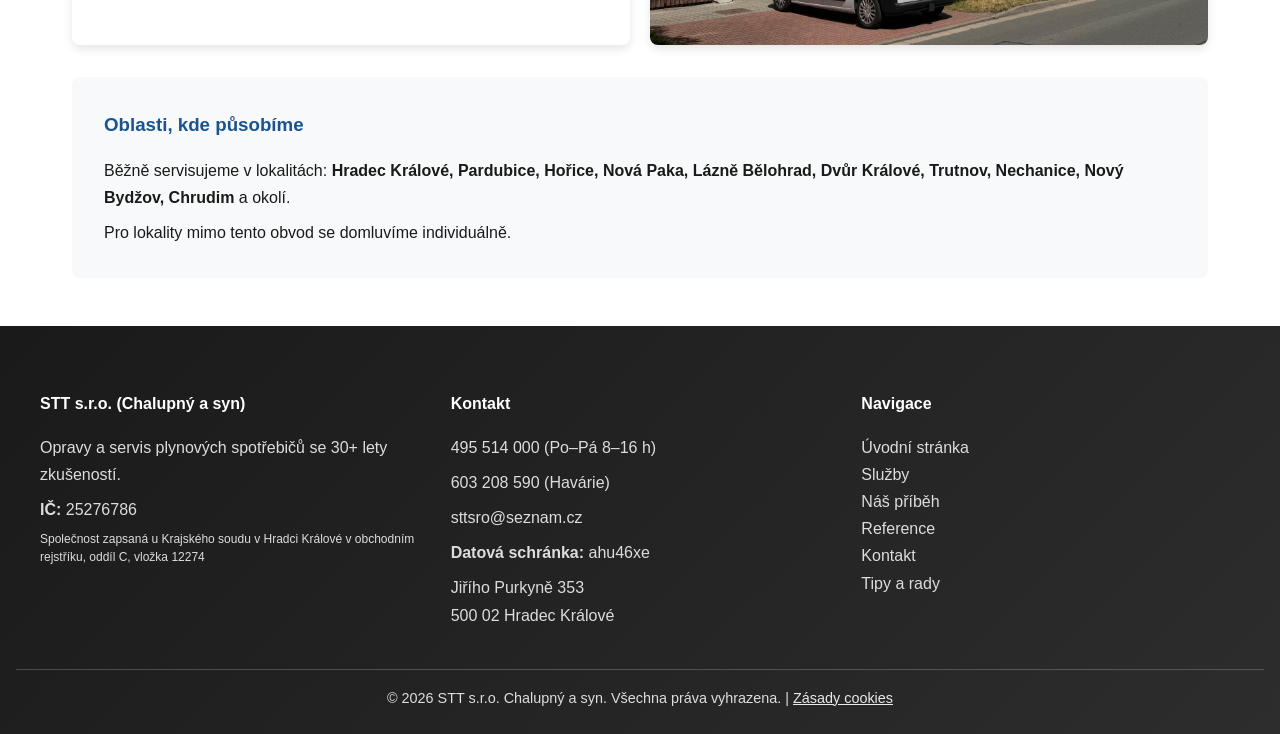
==== commit 9dd9e834: "cookies a analytika nastavení" ====
--- a/kontakt.html
+++ b/kontakt.html
@@ -1,6 +1,33 @@
 <!DOCTYPE html>
 <html lang="cs">
 <head>
+    <!-- Google tag (gtag.js) -->
+    <script>
+      window.dataLayer = window.dataLayer || [];
+      function gtag(){dataLayer.push(arguments);}
+      gtag('consent', 'default', {
+        'analytics_storage': 'denied',
+        'ad_storage': 'denied',
+        'ad_user_data': 'denied',
+        'ad_personalization': 'denied',
+        'wait_for_update': 500
+      });
+    </script>
+    <script async src="https://www.googletagmanager.com/gtag/js?id=G-K3DVCDKKME"></script>
+    <script>
+      gtag('js', new Date());
+      gtag('config', 'G-K3DVCDKKME');
+      try {
+        if (localStorage.getItem('stt_cookie_consent') === 'accepted') {
+          gtag('consent', 'update', {
+            'analytics_storage': 'granted',
+            'ad_storage': 'denied',
+            'ad_user_data': 'denied',
+            'ad_personalization': 'denied'
+          });
+        }
+      } catch (e) {}
+    </script>
     <meta charset="UTF-8">
     <meta name="viewport" content="width=device-width, initial-scale=1.0">
     <link rel="icon" href="images/stt_logo_karta.png" type="image/jpeg">
@@ -202,10 +229,11 @@
             </div>
         </div>
         <div class="footer-bottom">
-            <p>&copy; 2026 STT s.r.o. Chalupný a syn. Všechna práva vyhrazena.</p>
+            <p>&copy; 2026 STT s.r.o. Chalupný a syn. Všechna práva vyhrazena. | <a href="cookies.html">Zásady cookies</a></p>
 </div>
     </footer>
 
+    <script src="cookies.js"></script>
     <script src="script.js"></script>
 </body>
 </html>
--- a/styles.css
+++ b/styles.css
@@ -1154,6 +1154,146 @@
     color: #ddd;
 }
 
+.footer-bottom a {
+    color: rgba(255,255,255,0.9);
+}
+
+.footer-bottom a:hover {
+    color: #fff;
+}
+
+/* Cookie consent banner */
+.cookie-consent {
+    position: fixed;
+    left: 0;
+    right: 0;
+    bottom: 0;
+    z-index: 1100;
+    padding: 1rem;
+    transform: translateY(100%);
+    transition: transform 0.35s ease;
+    pointer-events: none;
+}
+
+.cookie-consent--visible {
+    transform: translateY(0);
+    pointer-events: auto;
+}
+
+.cookie-consent__inner {
+    max-width: 1200px;
+    margin: 0 auto;
+    padding: 1.25rem 1.5rem;
+    background: #fff;
+    border-radius: 10px;
+    box-shadow: var(--shadow-lg);
+    border: 1px solid var(--border-color);
+    display: flex;
+    flex-wrap: wrap;
+    align-items: center;
+    justify-content: space-between;
+    gap: 1.25rem;
+}
+
+.cookie-consent__title {
+    font-weight: 700;
+    color: var(--primary-color);
+    margin-bottom: 0.35rem;
+}
+
+.cookie-consent__desc {
+    color: var(--text-color);
+    font-size: 0.95rem;
+    max-width: 52rem;
+}
+
+.cookie-consent__desc a {
+    color: var(--primary-color);
+}
+
+.cookie-consent__actions {
+    display: flex;
+    flex-wrap: wrap;
+    gap: 0.75rem;
+    flex-shrink: 0;
+}
+
+.cookie-consent__btn {
+    padding: 0.7rem 1.25rem;
+    border-radius: 5px;
+    border: none;
+    font-size: 0.95rem;
+    font-weight: 600;
+    cursor: pointer;
+    transition: background-color 0.2s, transform 0.2s;
+}
+
+.cookie-consent__btn--accept {
+    background-color: var(--primary-color);
+    color: #fff;
+}
+
+.cookie-consent__btn--accept:hover {
+    background-color: #144070;
+    transform: translateY(-1px);
+}
+
+.cookie-consent__btn--reject {
+    background-color: var(--light-gray);
+    color: var(--dark-gray);
+    border: 1px solid var(--border-color);
+}
+
+.cookie-consent__btn--reject:hover {
+    background-color: #ececec;
+}
+
+/* Cookies page */
+.cookies-content {
+    padding-bottom: 3rem;
+}
+
+.cookies-block {
+    margin-bottom: 2rem;
+    padding: 1.5rem;
+    background-color: var(--light-gray);
+    border-radius: 8px;
+    border-left: 4px solid var(--primary-color);
+}
+
+.cookies-block h2 {
+    color: var(--primary-color);
+    font-size: 1.25rem;
+    margin-bottom: 0.75rem;
+}
+
+.cookies-block p {
+    color: var(--text-color);
+}
+
+.cookies-block code {
+    font-size: 0.9em;
+    background: #fff;
+    padding: 0.1rem 0.35rem;
+    border-radius: 3px;
+}
+
+.cookies-preferences {
+    background-color: #fff;
+    border: 1px solid var(--border-color);
+}
+
+.cookies-status {
+    font-weight: 600;
+    margin-bottom: 1rem;
+}
+
+.cookies-preferences__actions {
+    display: flex;
+    flex-wrap: wrap;
+    gap: 0.75rem;
+}
+
 /* Utility Classes */
 .link-accent {
     color: var(--accent-color);
@@ -1665,6 +1805,20 @@
         grid-template-columns: 1fr;
     }
 
+    .cookie-consent__inner {
+        flex-direction: column;
+        align-items: stretch;
+    }
+
+    .cookie-consent__actions {
+        width: 100%;
+    }
+
+    .cookie-consent__btn {
+        flex: 1;
+        min-width: 8rem;
+    }
+
     .preview-section {
         padding: 3rem 1rem;
     }
